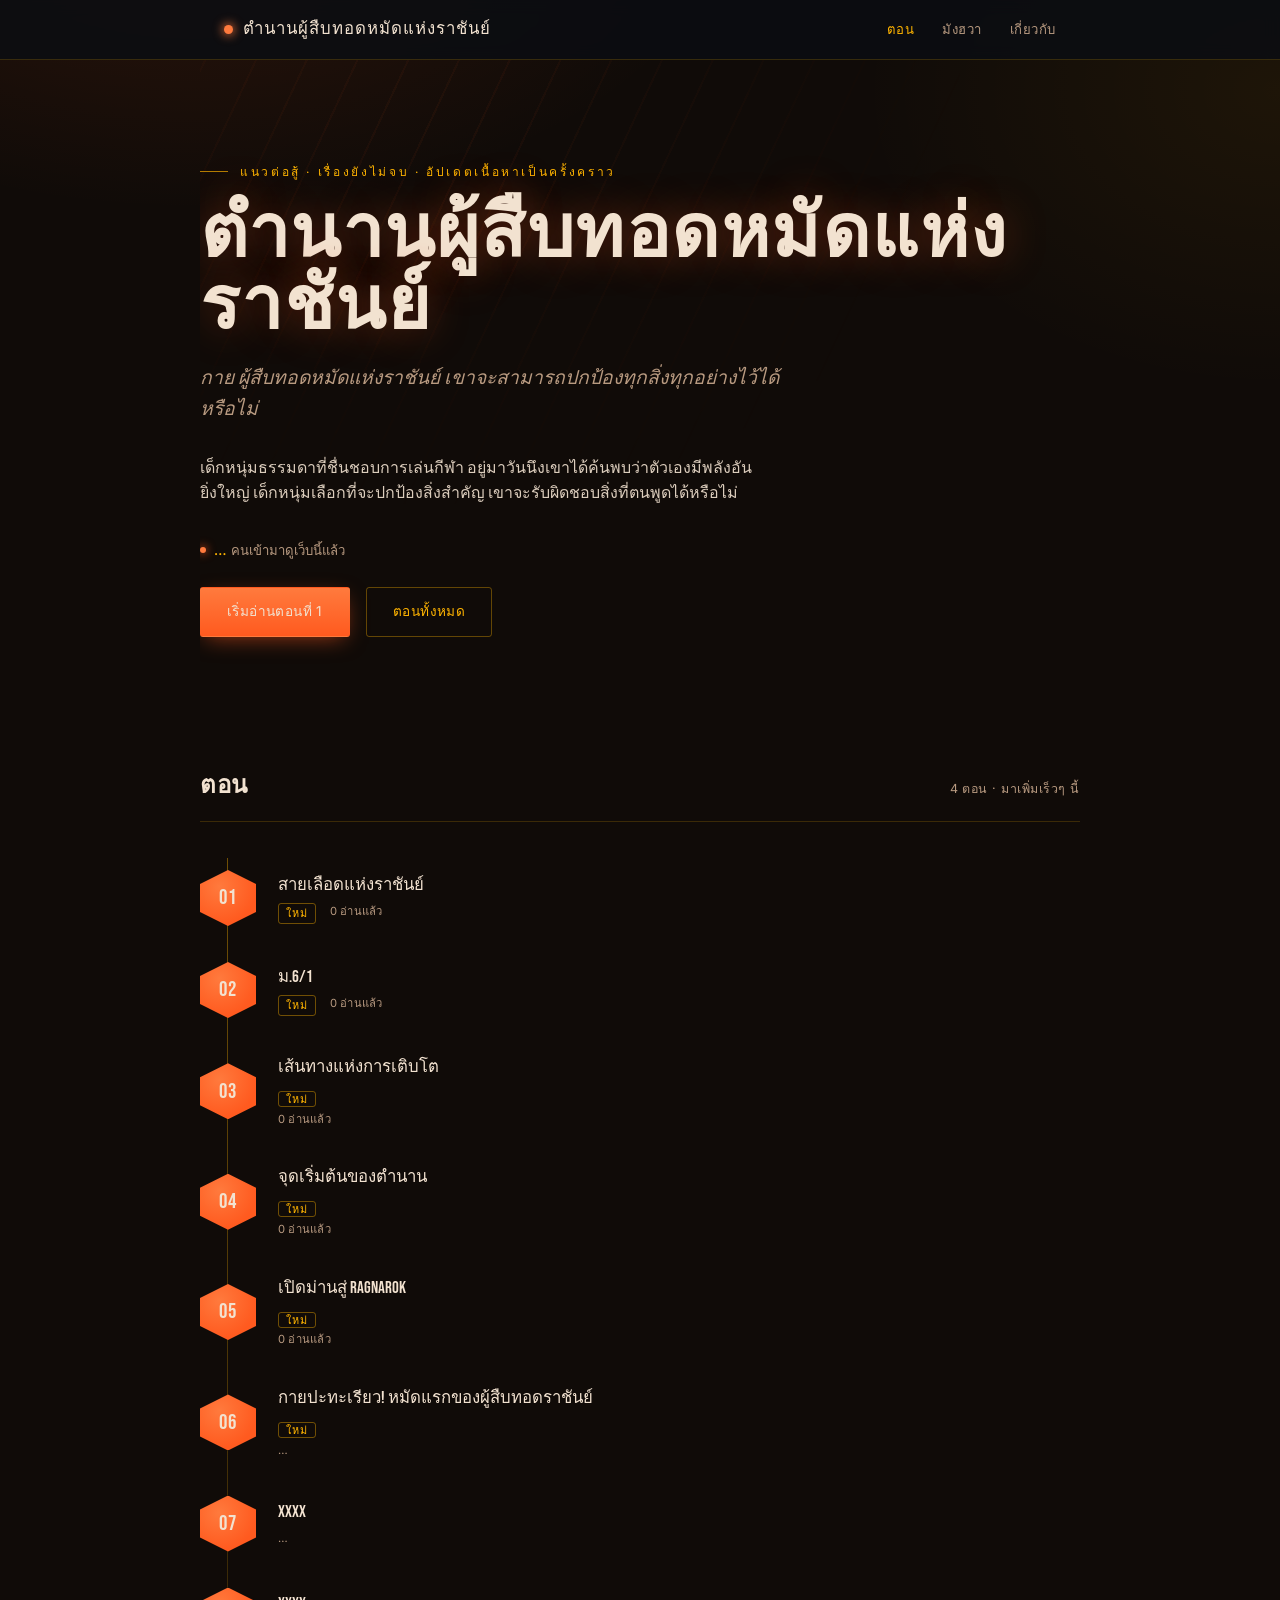
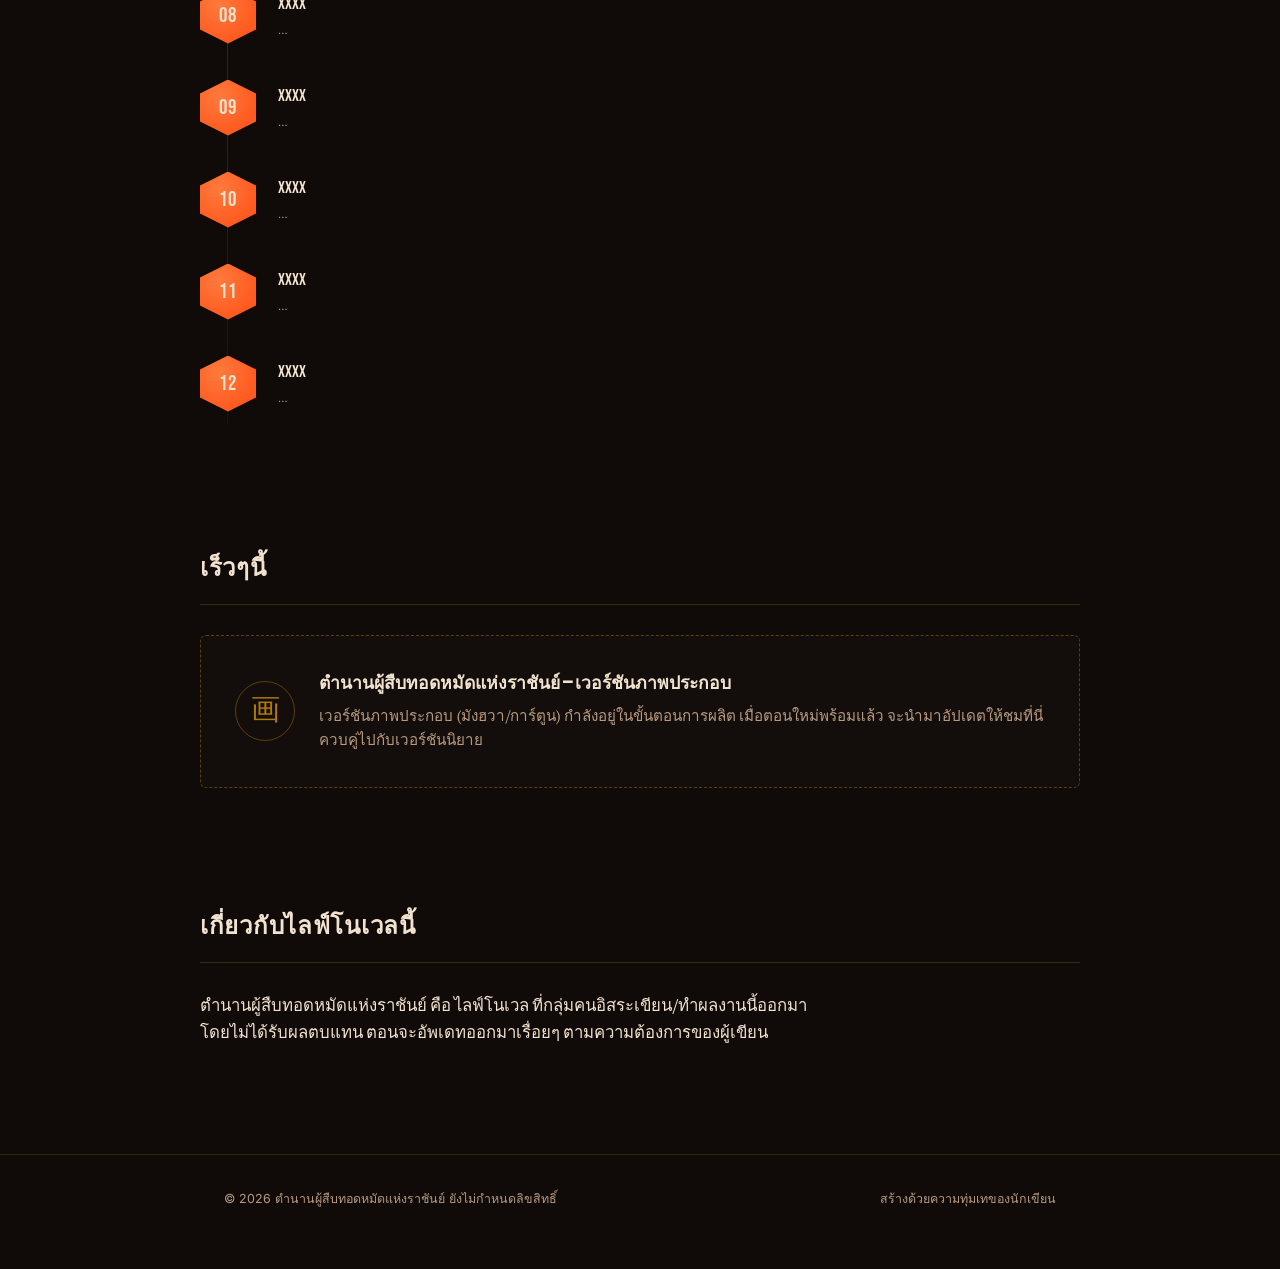
==== index.html @ 2cb419ca "add" ====
<!DOCTYPE html>
<html lang="en">
<head>
<meta charset="UTF-8">
<meta name="viewport" content="width=device-width, initial-scale=1.0">
<title>ตำนานผู้สืบทอดหมัดแห่งราชันย์ — ไลฟ์โนเวล</title>
<meta name="description" content="อ่านตำนานผู้สืบทอดหมัดแห่งราชันย์, an action light novel, free online. New chapters added regularly.">
<link rel="stylesheet" href="css/style.css">
</head>
<body>

<header class="site-header">
  <div class="bar">
    <a class="brand" href="index.html">
      <span class="mark"></span>
      ตำนานผู้สืบทอดหมัดแห่งราชันย์
    </a>
    <nav class="site-nav">
      <a href="#chapters" class="active">ตอน</a>
      <a href="#manhwa">มังฮวา</a>
      <a href="#about">เกี่ยวกับ</a>
    </nav>
  </div>
</header>

<main>
  <section class="hero container">
    <p class="eyebrow">แนวต่อสู้ · เรื่องยังไม่จบ · อัปเดตเนื้อหาเป็นครั้งคราว</p>
    <h1>ตำนานผู้สืบทอดหมัดแห่งราชันย์</h1>
    <p class="tagline">กาย ผู้สืบทอดหมัดแห่งราชันย์ เขาจะสามารถปกป้องทุกสิ่งทุกอย่างไว้ได้หรือไม่</p>
    <p class="synopsis">
      เด็กหนุ่มธรรมดาที่ชื่นชอบการเล่นกีฬา อยู่มาวันนึงเขาได้ค้นพบว่าตัวเองมีพลังอันยิ่งใหญ่
      เด็กหนุ่มเลือกที่จะปกป้องสิ่งสำคัญ เขาจะรับผิดชอบสิ่งที่ตนพูดได้หรือไม่
    </p>
    <div class="site-stats">
      <span class="dot"></span>
      <span><strong id="site-visit-count">…</strong> คนเข้ามาดูเว็บนี้แล้ว</span>
    </div>
    <div class="actions">
      <a class="btn btn-primary" href="chapters/chapter-01.html">เริ่มอ่านตอนที่ 1</a>
      <a class="btn btn-ghost" href="#chapters">ตอนทั้งหมด</a>
    </div>
  </section>

  <section class="section container" id="chapters">
    <div class="section-head">
      <h2>ตอน</h2>
      <span class="count">4 ตอน · มาเพิ่มเร็วๆ นี้</span>
    </div>

    <div class="toc">
      <a class="toc-item" href="chapters/chapter-01.html">
        <span class="toc-seal">01</span>
        <span class="toc-body">
          <p class="toc-title">สายเลือดแห่งราชันย์</p>
          <span class="toc-meta">
            <span class="tag-new">ใหม่</span>
            <span class="read-badge" id="reads-01">…</span>
          </span>
        </span>
        <span class="toc-arrow">อ่าน →</span>
      </a>
      <a class="toc-item" href="chapters/chapter-02.html">
        <span class="toc-seal">02</span>
        <span class="toc-body">
          <p class="toc-title">ม.6/1</p>
          <span class="toc-meta">
            <span class="tag-new">ใหม่</span>
            <span class="read-badge" id="reads-02">…</span>
          </span>
        </span>
        <span class="toc-arrow">อ่าน →</span>
      </a>
      <a class="toc-item" href="chapters/chapter-03.html">
        <span class="toc-seal">03</span>
        <span class="toc-body">
          <p class="toc-title">เส้นทางแห่งการเติบโต</p>
          <span class="tag-new">ใหม่</span>
          <span class="toc-meta">
            <span class="read-badge" id="reads-03">…</span>
          </span>
        </span>
        <span class="toc-arrow">อ่าน →</span>
      </a>
      <a class="toc-item" href="chapters/chapter-04.html">
        <span class="toc-seal">04</span>
        <span class="toc-body">
          <p class="toc-title">จุดเริ่มต้นของตำนาน</p>
          <span class="tag-new">ใหม่</span>
          <span class="toc-meta">
            <span class="read-badge" id="reads-04">…</span>
          </span>
        </span>
        <span class="toc-arrow">อ่าน →</span>
      </a>
      <a class="toc-item" href="chapters/chapter-05.html">
        <span class="toc-seal">05</span>
        <span class="toc-body">
          <p class="toc-title">เปิดม่านสู่ Ragnarok</p>
                    <span class="tag-new">ใหม่</span>
          <span class="toc-meta">
            <span class="read-badge" id="reads-05">…</span>
          </span>
        </span>
        <span class="toc-arrow">อ่าน →</span>
      </a>
      <a class="toc-item" href="chapters/chapter-06.html">
        <span class="toc-seal">06</span>
        <span class="toc-body">
          <p class="toc-title">กายปะทะเรียว! หมัดแรกของผู้สืบทอดราชันย์</p>
          <span class="tag-new">ใหม่</span>
          <span class="toc-meta">
            <span class="read-badge" id="reads-06">…</span>
          </span>
        </span>
        <span class="toc-arrow">อ่าน →</span>
      </a>
      <a class="toc-item" href="chapters/chapter-07.html">
        <span class="toc-seal">07</span>
        <span class="toc-body">
          <p class="toc-title">xxxx</p>
          <span class="toc-meta">
            <span class="read-badge" id="reads-07">…</span>
          </span>
        </span>
        <span class="toc-arrow">อ่าน →</span>
      </a>
      <a class="toc-item" href="chapters/chapter-08.html">
        <span class="toc-seal">08</span>
        <span class="toc-body">
          <p class="toc-title">xxxx</p>
          <span class="toc-meta">
            <span class="read-badge" id="reads-08">…</span>
          </span>
        </span>
        <span class="toc-arrow">อ่าน →</span>
      </a>
      <a class="toc-item" href="chapters/chapter-09.html">
        <span class="toc-seal">09</span>
        <span class="toc-body">
          <p class="toc-title">xxxx</p>
          <span class="toc-meta">
            <span class="read-badge" id="reads-09">…</span>
          </span>
        </span>
        <span class="toc-arrow">อ่าน →</span>
      </a>
      <a class="toc-item" href="chapters/chapter-10.html">
        <span class="toc-seal">10</span>
        <span class="toc-body">
          <p class="toc-title">xxxx</p>
          <span class="toc-meta">
            <span class="read-badge" id="reads-10">…</span>
          </span>
        </span>
        <span class="toc-arrow">อ่าน →</span>
      </a>
      <a class="toc-item" href="chapters/chapter-11.html">
        <span class="toc-seal">11</span>
        <span class="toc-body">
          <p class="toc-title">xxxx</p>
          <span class="toc-meta">
            <span class="read-badge" id="reads-11">…</span>
          </span>
        </span>
        <span class="toc-arrow">อ่าน →</span>
      </a>
      <a class="toc-item" href="chapters/chapter-12.html">
        <span class="toc-seal">12</span>
        <span class="toc-body">
          <p class="toc-title">xxxx</p>
          <span class="toc-meta">
            <span class="read-badge" id="reads-12">…</span>
          </span>
        </span>
        <span class="toc-arrow">อ่าน →</span>
      </a>
    </div>
  </section>

  <section class="section container" id="manhwa">
    <div class="section-head">
      <h2>เร็วๆนี้</h2>
    </div>
    <div class="teaser">
      <div class="icon">画</div>
      <div>
        <h3>ตำนานผู้สืบทอดหมัดแห่งราชันย์ — เวอร์ชันภาพประกอบ</h3>
        <p>เวอร์ชันภาพประกอบ (มังฮวา/การ์ตูน) กำลังอยู่ในขั้นตอนการผลิต เมื่อตอนใหม่พร้อมแล้ว จะนำมาอัปเดตให้ชมที่นี่ควบคู่ไปกับเวอร์ชันนิยาย</p>
      </div>
    </div>
  </section>

  <section class="section container" id="about">
    <div class="section-head">
      <h2>เกี่ยวกับไลฟ์โนเวลนี้</h2>
    </div>
    <p class="chapter-text" style="max-width: 68ch; font-size: 1.05rem;">
      ตำนานผู้สืบทอดหมัดแห่งราชันย์ คือ ไลฟ์โนเวล ที่กลุ่มคนอิสระเขียน/ทำผลงานนี้ออกมา
      โดยไม่ได้รับผลตบแทน
      ตอนจะอัพเดทออกมาเรื่อยๆ ตามความต้องการของผู้เขียน
    </p>
  </section>
</main>

<footer class="site-footer">
  <div class="container">
    <p>© 2026 ตำนานผู้สืบทอดหมัดแห่งราชันย์ ยังไม่กำหนดลิขสิทธิ์</p>
    <p>สร้างด้วยความทุ่มเทของนักเขียน</p>
  </div>
</footer>

<script src="js/counter.js"></script>
<script>
  // Count this browser's visit once, and show the running total.
  siteCounter.hitOncePerBrowser('site-visits').then(function (value) {
    var el = document.getElementById('site-visit-count');
    if (el && value !== null) el.textContent = value.toLocaleString();
  });

  // Show how many times each chapter has been opened (without adding to the count —
  // the count only goes up when someone actually opens that chapter's page).
  ['01', '02', '03', '04', '05'].forEach(function (num) {
    siteCounter.get('chapter-' + num).then(function (value) {
      var el = document.getElementById('reads-' + num);
      if (el) el.textContent = (value || 0).toLocaleString() + ' อ่านแล้ว';
    });
  });
</script>

</body>
</html>
---- css/style.css ----
/* =========================================================
   TOKENS  —  "Impact" theme: fighting / martial arts, orange energy
   Palette:  void #100b08 (page) · ink #1c130d (surface)
             ink-light #2a1c12 (hover surface) · parchment #f2e2d0 (text)
             parchment-dim #b89a80 (muted text) · blood #ff5a1f (primary/ember accent)
             gold #ffb400 (amber accent / impact burst)
   Type:     Display -> 'Bebas Neue' (bold, condensed, impact)
             Body -> 'Crimson Pro'   Utility -> 'Inter'
========================================================= */

@import url('https://fonts.googleapis.com/css2?family=Bebas+Neue&family=Crimson+Pro:ital,wght@0,400;0,500;0,600;1,400&family=Inter:wght@400;500;600;700&display=swap');

:root {
  --void: #100b08;
  --ink: #1c130d;
  --ink-light: #2a1c12;
  --parchment: #f2e2d0;
  --parchment-dim: #b89a80;
  --blood: #ff5a1f;
  --blood-bright: #ff7a3d;
  --gold: #ffb400;
  --gold-dim: #b37c00;

  --font-display: 'Bebas Neue', 'Inter', sans-serif;
  --font-body: 'Crimson Pro', serif;
  --font-ui: 'Inter', sans-serif;

  --radius: 3px;
}

* { box-sizing: border-box; }

html { scroll-behavior: smooth; }

body {
  margin: 0;
  background: var(--void);
  color: var(--parchment);
  font-family: var(--font-body);
  line-height: 1.6;
  overflow-x: hidden;
  background-image:
    radial-gradient(ellipse 900px 500px at 15% -10%, rgba(255, 90, 31, 0.12), transparent 60%),
    radial-gradient(ellipse 700px 500px at 100% 10%, rgba(255, 180, 0, 0.06), transparent 60%);
  background-attachment: fixed;
}

p, h1, h2, h3, .toc-title, .brand, .tagline, .synopsis {
  overflow-wrap: break-word;
  word-break: break-word;
}

a { color: inherit; text-decoration: none; }

@media (prefers-reduced-motion: reduce) {
  html { scroll-behavior: auto; }
  * { animation-duration: 0.001ms !important; transition-duration: 0.001ms !important; }
}

:focus-visible {
  outline: 2px solid var(--gold);
  outline-offset: 3px;
}

/* =========================================================
   LAYOUT SHELL
========================================================= */

.container {
  max-width: 880px;
  margin: 0 auto;
  padding: 0 24px;
}

header.site-header {
  position: sticky;
  top: 0;
  z-index: 20;
  background: rgba(11, 13, 18, 0.85);
  backdrop-filter: blur(8px);
  border-bottom: 1px solid rgba(255, 180, 0, 0.18);
}

.site-header .bar {
  display: flex;
  align-items: center;
  justify-content: space-between;
  padding: 16px 24px;
  max-width: 880px;
  margin: 0 auto;
}

.brand {
  font-family: var(--font-display);
  font-size: 1.05rem;
  letter-spacing: 0.06em;
  color: var(--parchment);
  display: flex;
  align-items: center;
  gap: 10px;
}

.brand .mark {
  width: 9px;
  height: 9px;
  border-radius: 50%;
  background: var(--blood-bright);
  box-shadow: 0 0 10px 2px rgba(255, 122, 61, 0.7);
}

nav.site-nav {
  display: flex;
  gap: 28px;
  font-family: var(--font-ui);
  font-size: 0.82rem;
  letter-spacing: 0.04em;
  text-transform: uppercase;
  color: var(--parchment-dim);
}

nav.site-nav a { transition: color 0.2s ease; }
nav.site-nav a:hover, nav.site-nav a.active { color: var(--gold); }

/* =========================================================
   HERO
========================================================= */

.hero {
  padding: 90px 0 70px;
  position: relative;
  overflow: hidden;
}

.hero::before {
  content: '';
  position: absolute;
  inset: -20% -10%;
  z-index: -1;
  background-image: repeating-linear-gradient(
    115deg,
    rgba(255, 90, 31, 0.05) 0px,
    rgba(255, 90, 31, 0.05) 2px,
    transparent 2px,
    transparent 46px
  );
  mask-image: radial-gradient(ellipse 70% 60% at 30% 20%, black, transparent 75%);
  pointer-events: none;
}

.hero .eyebrow {
  font-family: var(--font-ui);
  font-size: 0.75rem;
  letter-spacing: 0.22em;
  text-transform: uppercase;
  color: var(--gold);
  margin-bottom: 18px;
  display: flex;
  align-items: center;
  gap: 12px;
}

.hero .eyebrow::before {
  content: '';
  width: 28px;
  height: 1px;
  background: var(--gold-dim);
}

.hero h1 {
  font-family: var(--font-display);
  font-size: clamp(3rem, 8vw, 4.6rem);
  letter-spacing: 0.02em;
  line-height: 0.98;
  margin: 0 0 20px;
  color: var(--parchment);
  text-shadow: 0 0 40px rgba(255, 90, 31, 0.35);
}

.hero .tagline {
  font-family: var(--font-body);
  font-style: italic;
  font-size: 1.2rem;
  color: var(--parchment-dim);
  max-width: 55ch;
  margin: 0 0 30px;
}

.hero .synopsis {
  max-width: 62ch;
  color: var(--parchment);
  opacity: 0.9;
  margin-bottom: 34px;
}

.hero .actions { display: flex; gap: 16px; flex-wrap: wrap; }

.btn {
  font-family: var(--font-ui);
  font-size: 0.85rem;
  letter-spacing: 0.03em;
  padding: 13px 26px;
  border-radius: var(--radius);
  display: inline-flex;
  align-items: center;
  gap: 8px;
  transition: transform 0.15s ease, box-shadow 0.15s ease, background 0.15s ease;
  cursor: pointer;
  border: 1px solid transparent;
}

.btn-primary {
  background: linear-gradient(180deg, var(--blood-bright), var(--blood));
  color: var(--parchment);
  box-shadow: 0 6px 22px -6px rgba(255, 90, 31, 0.6);
}
.btn-primary:hover { transform: translateY(-1px); box-shadow: 0 10px 26px -6px rgba(255, 90, 31, 0.75); }

.btn-ghost {
  background: transparent;
  border-color: rgba(255, 180, 0, 0.35);
  color: var(--gold);
}
.btn-ghost:hover { background: rgba(255, 180, 0, 0.08); }

/* =========================================================
   SECTION HEADINGS
========================================================= */

.section { padding: 60px 0; }

.section-head {
  display: flex;
  align-items: baseline;
  justify-content: space-between;
  margin-bottom: 30px;
  border-bottom: 1px solid rgba(255, 180, 0, 0.18);
  padding-bottom: 16px;
}

.section-head h2 {
  font-family: var(--font-display);
  font-size: 1.5rem;
  letter-spacing: 0.03em;
  margin: 0;
  color: var(--parchment);
}

.section-head .count {
  font-family: var(--font-ui);
  font-size: 0.78rem;
  color: var(--parchment-dim);
  letter-spacing: 0.04em;
}

/* =========================================================
   TABLE OF CONTENTS  (signature element)
   Styled like an old tome's index: wax-seal chapter numerals,
   a hairline spine on the left, ember dot marks unread progress.
========================================================= */

.toc { position: relative; }

.toc::before {
  content: '';
  position: absolute;
  left: 27px;
  top: 6px;
  bottom: 6px;
  width: 1px;
  background: linear-gradient(180deg, rgba(255, 180, 0, 0.4), rgba(255, 180, 0, 0.05));
}

.toc-item {
  position: relative;
  display: flex;
  align-items: center;
  gap: 22px;
  padding: 18px 16px 18px 0;
  border-radius: var(--radius);
  transition: background 0.2s ease, padding-left 0.2s ease;
}

.toc-item:hover { background: rgba(255, 180, 0, 0.05); padding-left: 8px; }

.toc-seal {
  position: relative;
  z-index: 1;
  flex-shrink: 0;
  width: 56px;
  height: 56px;
  clip-path: polygon(50% 0%, 100% 25%, 100% 75%, 50% 100%, 0% 75%, 0% 25%);
  display: flex;
  align-items: center;
  justify-content: center;
  background: radial-gradient(circle at 35% 30%, var(--blood-bright), var(--blood) 70%);
  font-family: var(--font-display);
  letter-spacing: 0.04em;
  font-size: 1.3rem;
  color: var(--parchment);
  box-shadow: 0 0 0 4px var(--void), 0 0 16px -2px rgba(255, 90, 31, 0.6);
  transition: box-shadow 0.2s ease, transform 0.2s ease;
}

.toc-item:hover .toc-seal {
  box-shadow: 0 0 0 4px var(--void), 0 0 22px 0px rgba(255, 122, 61, 0.85);
  transform: scale(1.05);
}

.toc-body { flex: 1; min-width: 0; }

.toc-title {
  font-family: var(--font-display);
  font-size: 1.05rem;
  color: var(--parchment);
  margin: 0 0 4px;
}

.toc-meta {
  font-family: var(--font-ui);
  font-size: 0.75rem;
  color: var(--parchment-dim);
  letter-spacing: 0.03em;
  display: flex;
  gap: 14px;
}

.tag-new {
  color: var(--gold);
  border: 1px solid rgba(255, 180, 0, 0.4);
  border-radius: var(--radius);
  padding: 1px 7px;
  font-size: 0.68rem;
  letter-spacing: 0.08em;
}

.toc-arrow {
  font-family: var(--font-ui);
  color: var(--parchment-dim);
  opacity: 0;
  transition: opacity 0.2s ease, transform 0.2s ease;
}
.toc-item:hover .toc-arrow { opacity: 1; transform: translateX(2px); }

/* =========================================================
   MANHWA TEASER
========================================================= */

.teaser {
  border: 1px dashed rgba(255, 180, 0, 0.3);
  border-radius: 6px;
  padding: 34px;
  display: flex;
  align-items: center;
  gap: 24px;
  background: rgba(255, 255, 255, 0.015);
}

.teaser .icon {
  font-family: var(--font-display);
  font-size: 1.8rem;
  color: var(--gold-dim);
  width: 60px;
  height: 60px;
  border-radius: 50%;
  border: 1px solid rgba(255, 180, 0, 0.3);
  display: flex;
  align-items: center;
  justify-content: center;
  flex-shrink: 0;
}

.teaser h3 {
  font-family: var(--font-display);
  margin: 0 0 6px;
  font-size: 1.1rem;
  color: var(--parchment);
}

.teaser p { margin: 0; color: var(--parchment-dim); font-size: 0.95rem; }

/* =========================================================
   FOOTER
========================================================= */

footer.site-footer {
  border-top: 1px solid rgba(255, 180, 0, 0.15);
  padding: 34px 0 60px;
  margin-top: 30px;
}

footer.site-footer .container {
  display: flex;
  justify-content: space-between;
  align-items: center;
  flex-wrap: wrap;
  gap: 12px;
}

footer.site-footer p {
  font-family: var(--font-ui);
  font-size: 0.78rem;
  color: var(--parchment-dim);
  margin: 0;
}

/* =========================================================
   CHAPTER READER PAGE
========================================================= */

.reader-progress {
  position: fixed;
  top: 0;
  left: 0;
  height: 2px;
  background: linear-gradient(90deg, var(--blood), var(--gold));
  width: 0%;
  z-index: 50;
  transition: width 0.1s linear;
}

.reader-head {
  padding: 70px 0 20px;
  border-bottom: 1px solid rgba(255, 180, 0, 0.15);
  margin-bottom: 46px;
}

.reader-head .eyebrow {
  font-family: var(--font-ui);
  font-size: 0.75rem;
  letter-spacing: 0.18em;
  text-transform: uppercase;
  color: var(--gold);
  margin-bottom: 14px;
}

.reader-head h1 {
  font-family: var(--font-display);
  font-size: clamp(1.8rem, 4vw, 2.5rem);
  margin: 0 0 30px;
  color: var(--parchment);
}

.chapter-text {
  font-family: var(--font-body);
  font-size: 1.18rem;
  color: var(--parchment);
  max-width: 68ch;
}

.chapter-text p { margin: 0 0 1.4em; }

.chapter-text p:first-of-type::first-letter {
  font-family: var(--font-display);
  font-size: 2.2rem;   /* <-- change this number to make the letter bigger/smaller */
  color: var(--gold);
  line-height: 1;
}

/* =========================================================
   CHAPTER IMAGES  (cover banner + inline images)
========================================================= */

.chapter-cover {
  width: 100%;
  max-height: 420px;
  object-fit: cover;
  border-radius: 6px;
  margin: 0 0 34px;
  border: 1px solid rgba(255, 180, 0, 0.18);
  box-shadow: 0 20px 50px -20px rgba(0, 0, 0, 0.6);
}

.chapter-image {
  display: block;
  width: 100%;
  border-radius: 4px;
  margin: 2em 0;
  border: 1px solid rgba(255, 180, 0, 0.15);
  box-shadow: 0 14px 34px -16px rgba(0, 0, 0, 0.55);
}

.chapter-image-caption {
  display: block;
  text-align: center;
  font-family: var(--font-ui);
  font-size: 0.78rem;
  color: var(--parchment-dim);
  margin-top: -1.6em;
  margin-bottom: 2em;
}

/* =========================================================
   VISIT / READ COUNTERS
========================================================= */

.site-stats {
  display: flex;
  align-items: center;
  gap: 8px;
  font-family: var(--font-ui);
  font-size: 0.82rem;
  color: var(--parchment-dim);
  margin-bottom: 26px;
}

.site-stats .dot {
  width: 6px;
  height: 6px;
  border-radius: 50%;
  background: var(--blood-bright);
  box-shadow: 0 0 8px 1px rgba(255, 90, 31, 0.7);
}

.site-stats strong {
  color: var(--gold);
  font-weight: 600;
}

.read-badge {
  font-family: var(--font-ui);
  font-size: 0.7rem;
  color: var(--parchment-dim);
  letter-spacing: 0.02em;
}

.reader-head .read-badge {
  display: inline-block;
  margin-top: 10px;
}

.chapter-text .placeholder-note {
  font-family: var(--font-ui);
  font-size: 0.85rem;
  color: var(--parchment-dim);
  border-left: 2px solid var(--blood);
  padding: 10px 18px;
  background: rgba(255, 90, 31, 0.08);
  margin-bottom: 2em;
}

.reader-nav {
  display: flex;
  justify-content: space-between;
  align-items: center;
  gap: 16px;
  margin: 60px 0 20px;
  padding-top: 30px;
  border-top: 1px solid rgba(255, 180, 0, 0.15);
  font-family: var(--font-ui);
}

.reader-nav a {
  font-size: 0.85rem;
  letter-spacing: 0.03em;
  color: var(--gold);
  display: flex;
  align-items: center;
  gap: 8px;
}
.reader-nav a:hover { color: var(--parchment); }
.reader-nav .disabled { color: var(--parchment-dim); pointer-events: none; opacity: 0.4; }

.reader-nav .to-index {
  font-size: 0.78rem;
  color: var(--parchment-dim);
  text-transform: uppercase;
  letter-spacing: 0.06em;
}

/* =========================================================
   RESPONSIVE
========================================================= */

@media (max-width: 640px) {
  .site-header .bar { padding: 14px 20px; }
  nav.site-nav { gap: 16px; font-size: 0.72rem; }
  .hero { padding: 60px 0 40px; }
  .toc-item { gap: 14px; }
  .toc-seal { width: 44px; height: 44px; font-size: 0.9rem; }
  .teaser { flex-direction: column; text-align: center; }
}
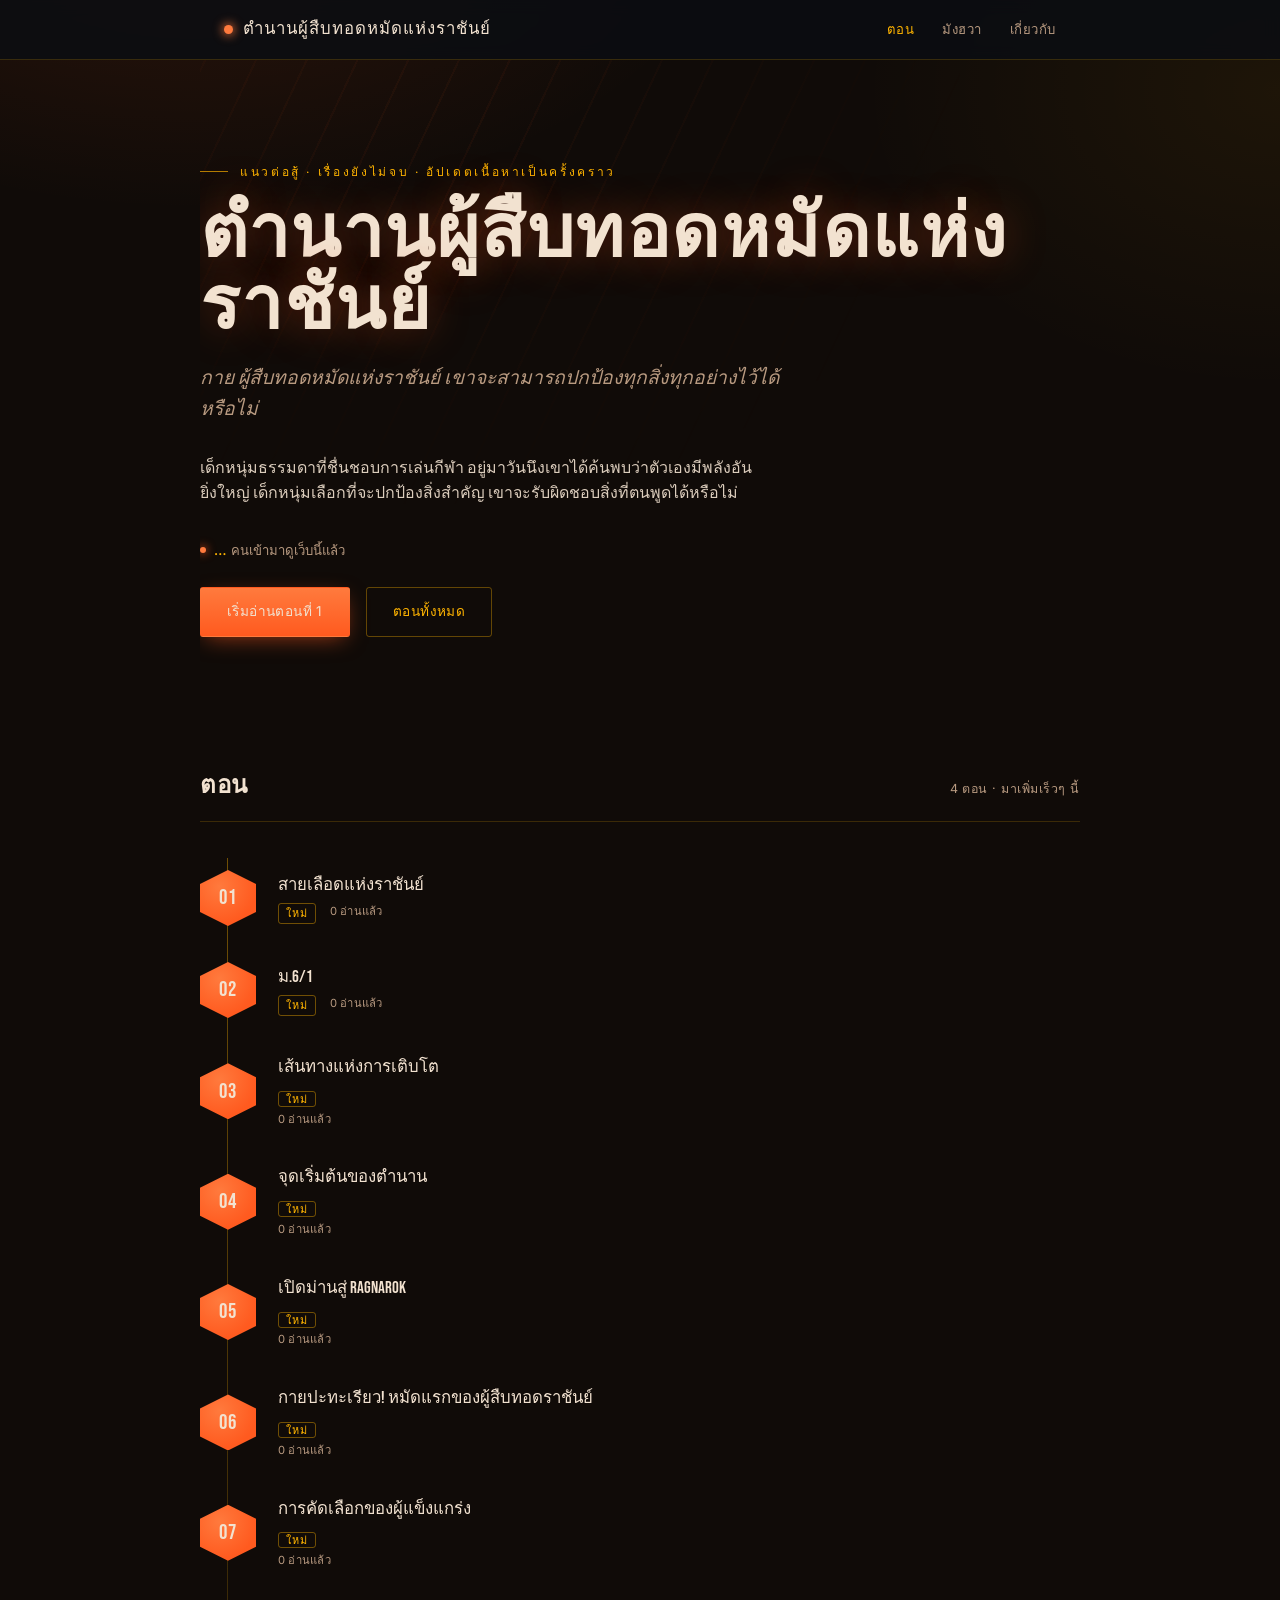
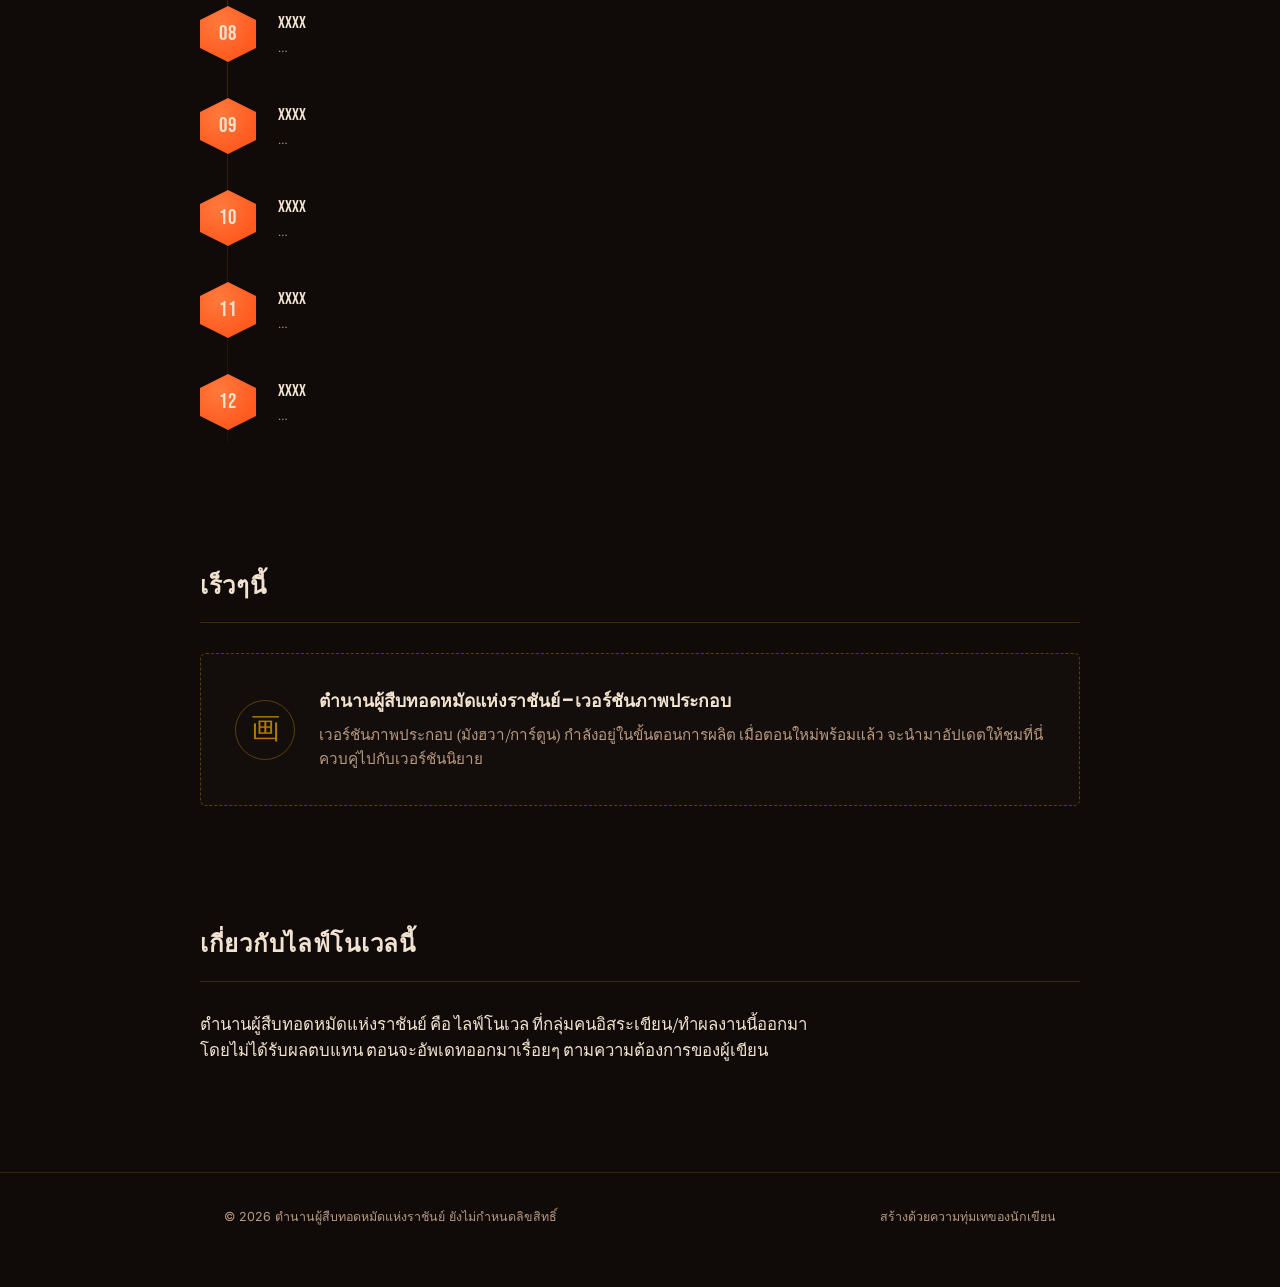
==== commit 4cb4e839: "chapter 7 complete" ====
--- a/index.html
+++ b/index.html
@@ -118,7 +118,8 @@
       <a class="toc-item" href="chapters/chapter-07.html">
         <span class="toc-seal">07</span>
         <span class="toc-body">
-          <p class="toc-title">xxxx</p>
+          <p class="toc-title">การคัดเลือกของผู้แข็งแกร่ง</p>
+          <span class="tag-new">ใหม่</span>
           <span class="toc-meta">
             <span class="read-badge" id="reads-07">…</span>
           </span>
@@ -220,7 +221,7 @@
 
   // Show how many times each chapter has been opened (without adding to the count —
   // the count only goes up when someone actually opens that chapter's page).
-  ['01', '02', '03', '04', '05'].forEach(function (num) {
+  ['01', '02', '03', '04', '05', '06', '07'].forEach(function (num) {
     siteCounter.get('chapter-' + num).then(function (value) {
       var el = document.getElementById('reads-' + num);
       if (el) el.textContent = (value || 0).toLocaleString() + ' อ่านแล้ว';
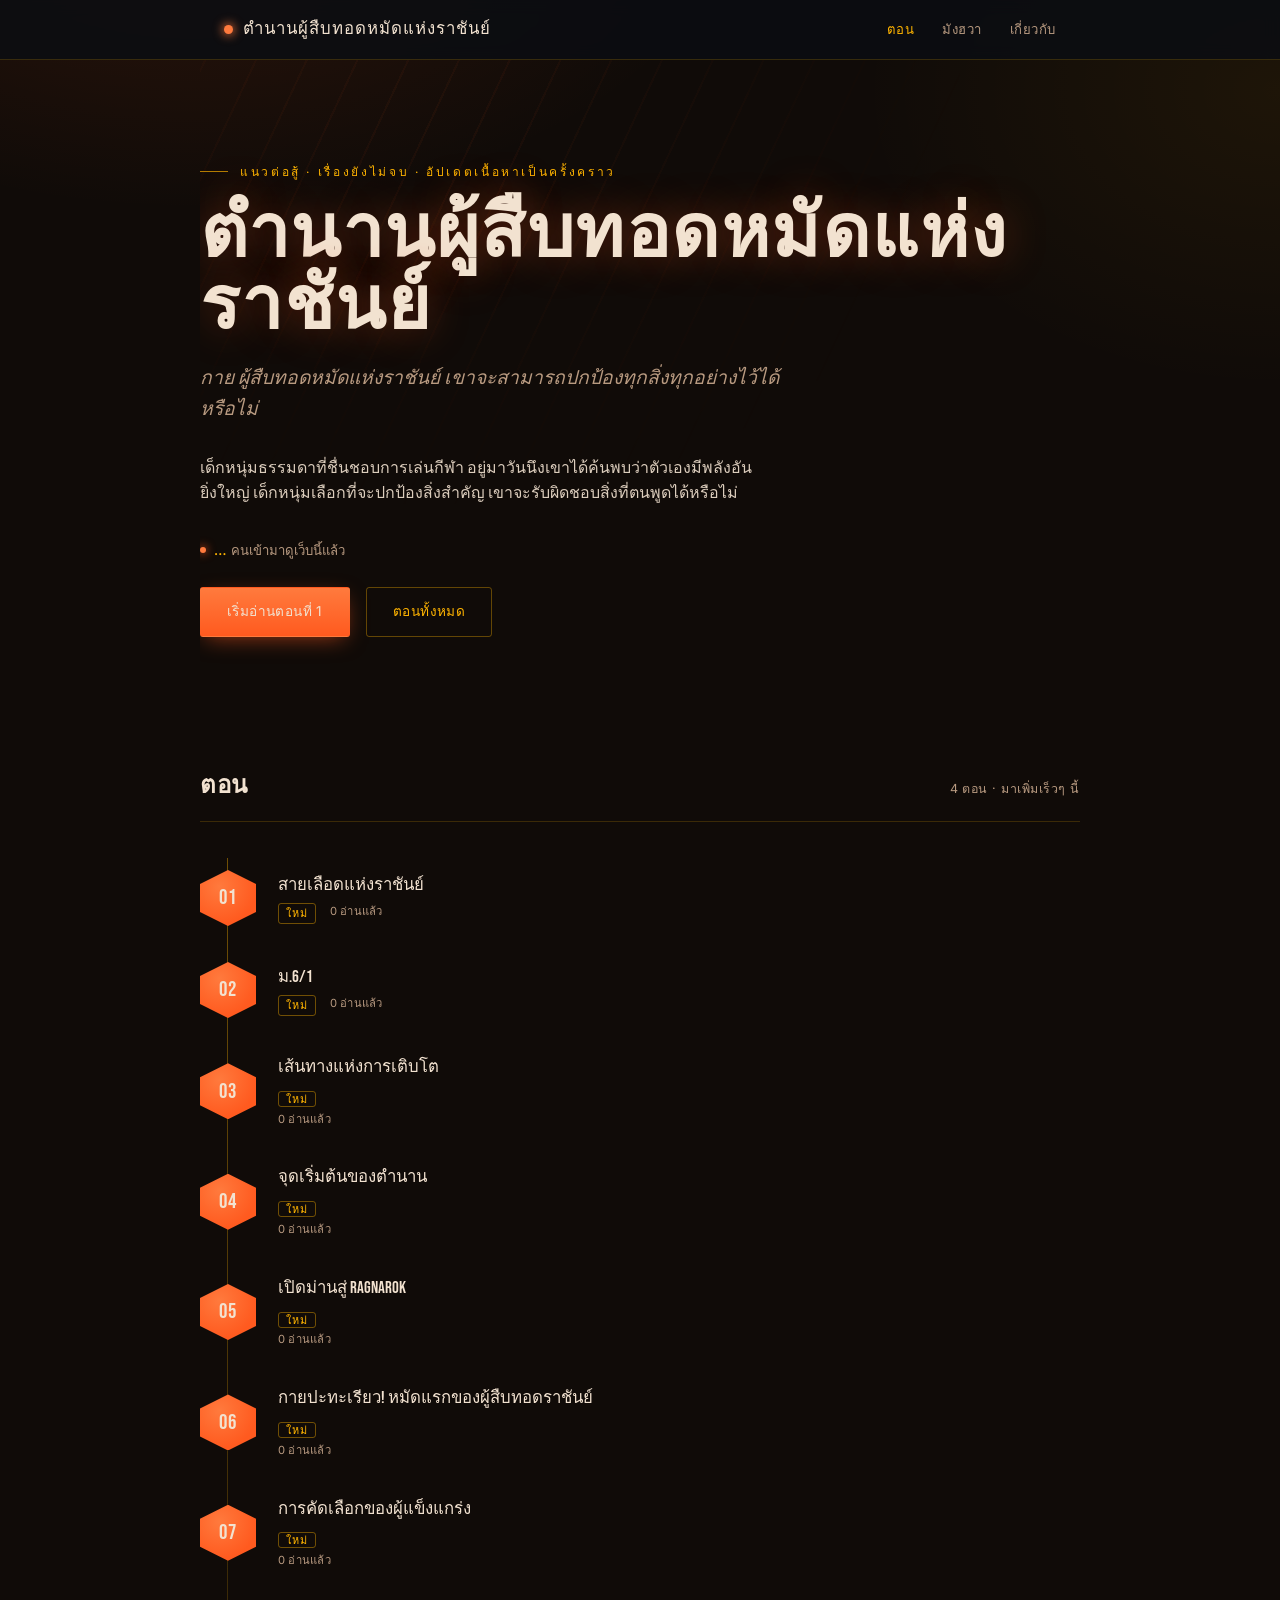
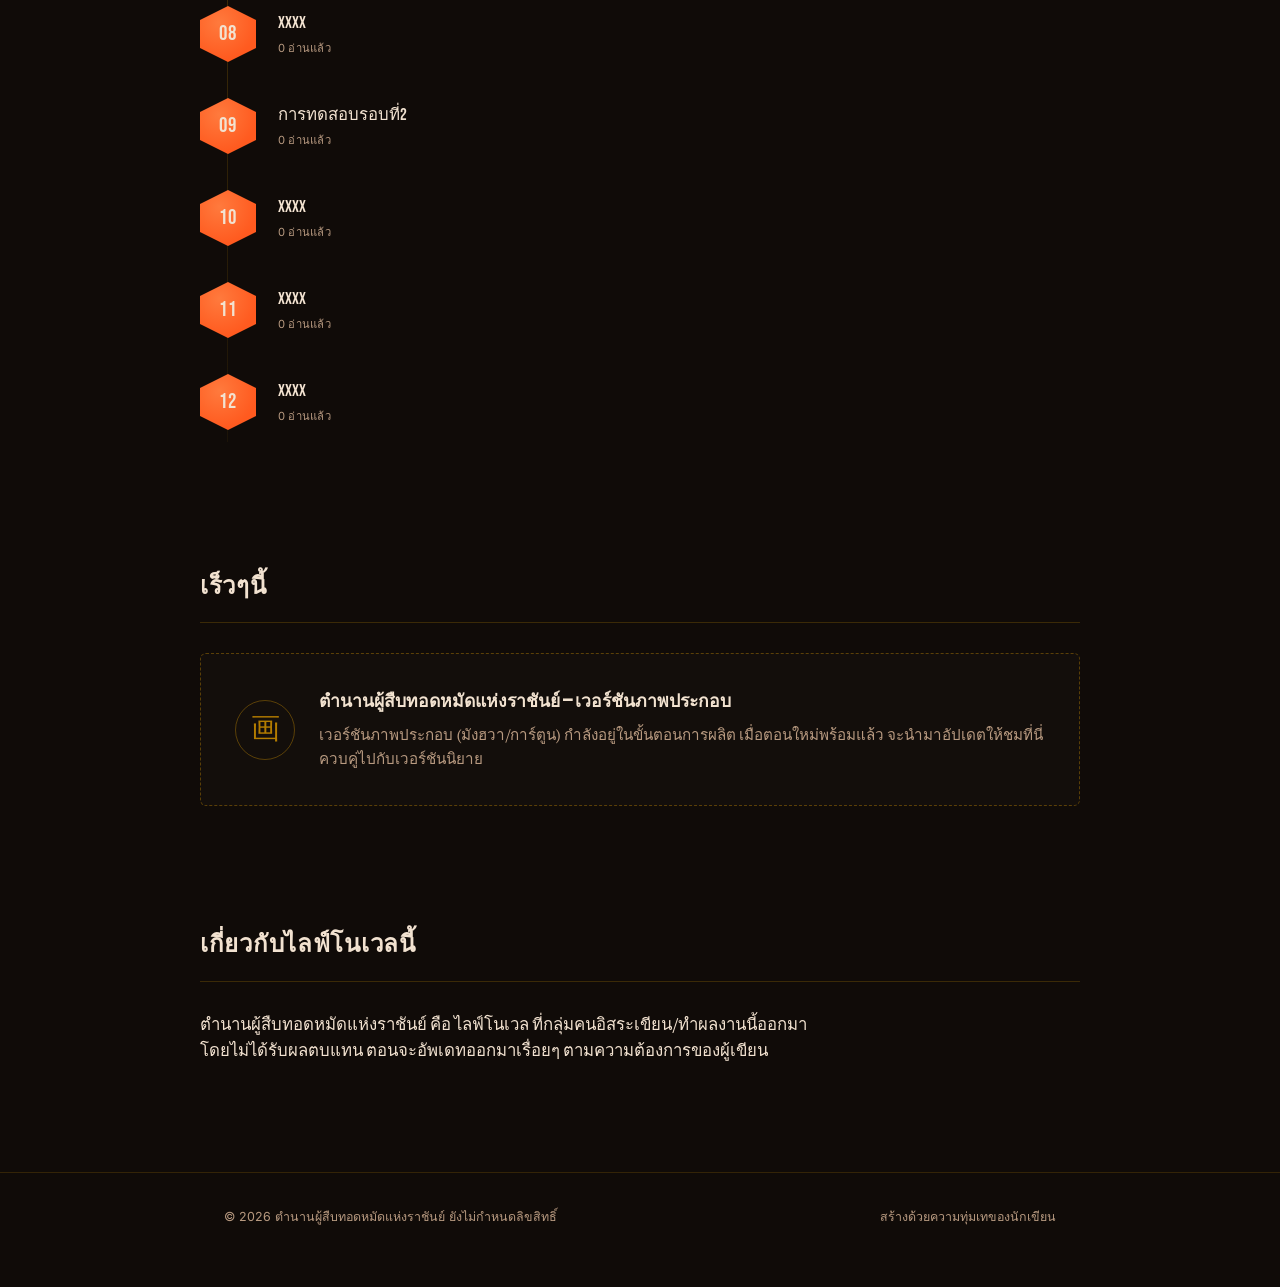
==== commit a86e4cef: "add" ====
--- a/index.html
+++ b/index.html
@@ -139,7 +139,7 @@
       <a class="toc-item" href="chapters/chapter-09.html">
         <span class="toc-seal">09</span>
         <span class="toc-body">
-          <p class="toc-title">xxxx</p>
+          <p class="toc-title">การทดสอบรอบที่2</p>
           <span class="toc-meta">
             <span class="read-badge" id="reads-09">…</span>
           </span>
@@ -221,7 +221,7 @@
 
   // Show how many times each chapter has been opened (without adding to the count —
   // the count only goes up when someone actually opens that chapter's page).
-  ['01', '02', '03', '04', '05', '06', '07'].forEach(function (num) {
+  ['01', '02', '03', '04', '05', '06', '07', '08', '09', '10', '11', '12'].forEach(function (num) {
     siteCounter.get('chapter-' + num).then(function (value) {
       var el = document.getElementById('reads-' + num);
       if (el) el.textContent = (value || 0).toLocaleString() + ' อ่านแล้ว';
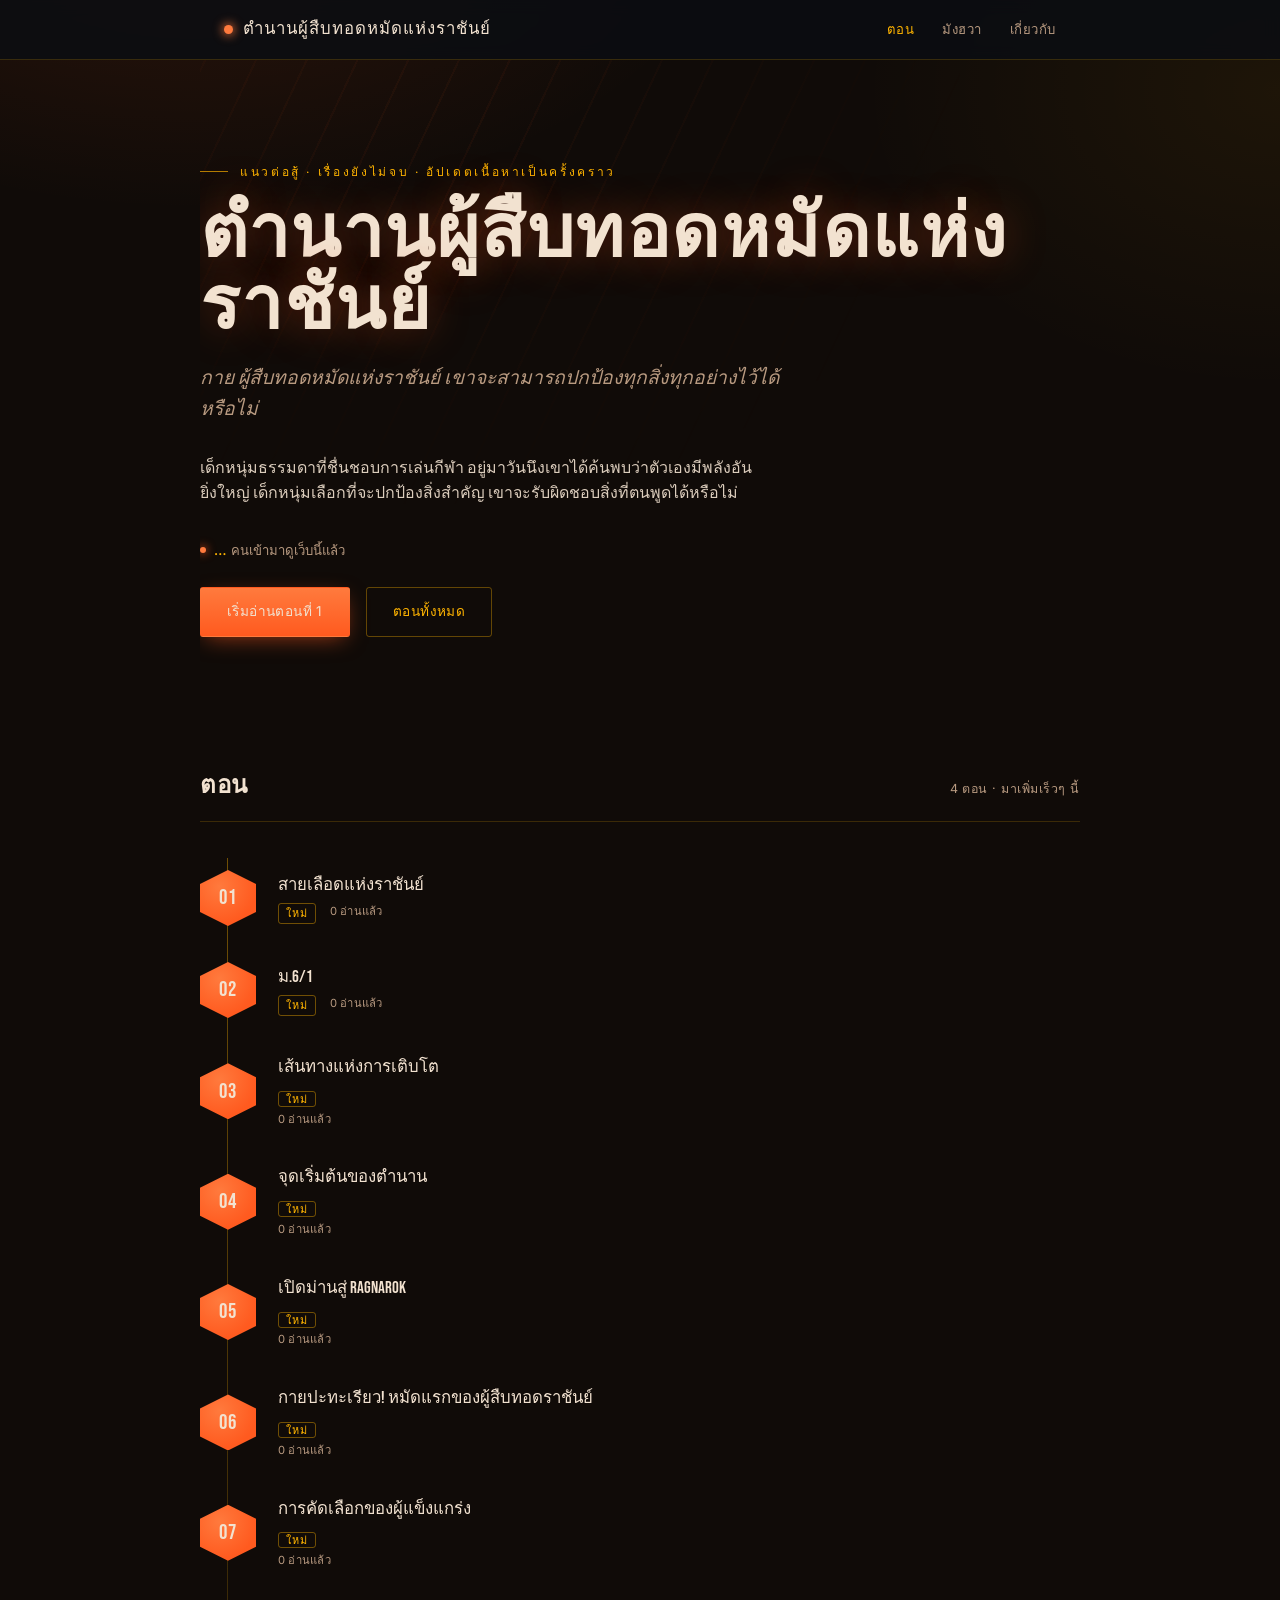
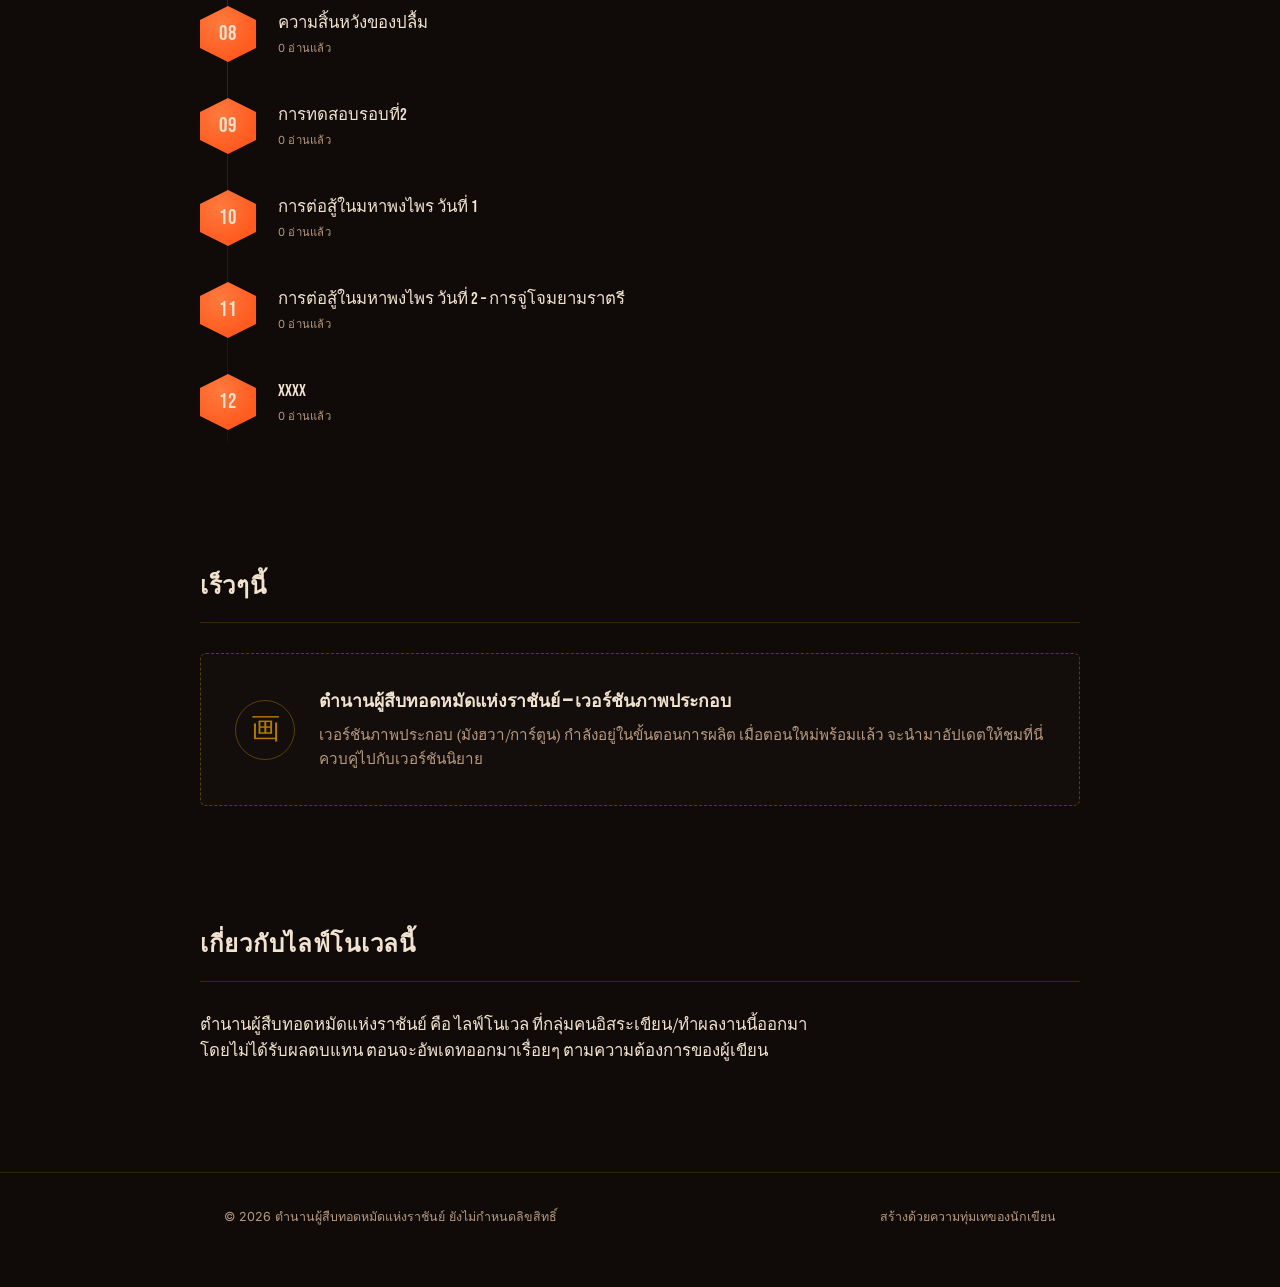
==== commit 3ab268cb: "add template" ====
--- a/index.html
+++ b/index.html
@@ -129,7 +129,7 @@
       <a class="toc-item" href="chapters/chapter-08.html">
         <span class="toc-seal">08</span>
         <span class="toc-body">
-          <p class="toc-title">xxxx</p>
+          <p class="toc-title">ความสิ้นหวังของปลื้ม</p>
           <span class="toc-meta">
             <span class="read-badge" id="reads-08">…</span>
           </span>
@@ -149,7 +149,7 @@
       <a class="toc-item" href="chapters/chapter-10.html">
         <span class="toc-seal">10</span>
         <span class="toc-body">
-          <p class="toc-title">xxxx</p>
+          <p class="toc-title">การต่อสู้ในมหาพงไพร วันที่ 1</p>
           <span class="toc-meta">
             <span class="read-badge" id="reads-10">…</span>
           </span>
@@ -159,7 +159,8 @@
       <a class="toc-item" href="chapters/chapter-11.html">
         <span class="toc-seal">11</span>
         <span class="toc-body">
-          <p class="toc-title">xxxx</p>
+          <p class="toc-title">การต่อสู้ในมหาพงไพร วันที่ 2 – การจู่โจมยามราตรี
+</p>
           <span class="toc-meta">
             <span class="read-badge" id="reads-11">…</span>
           </span>
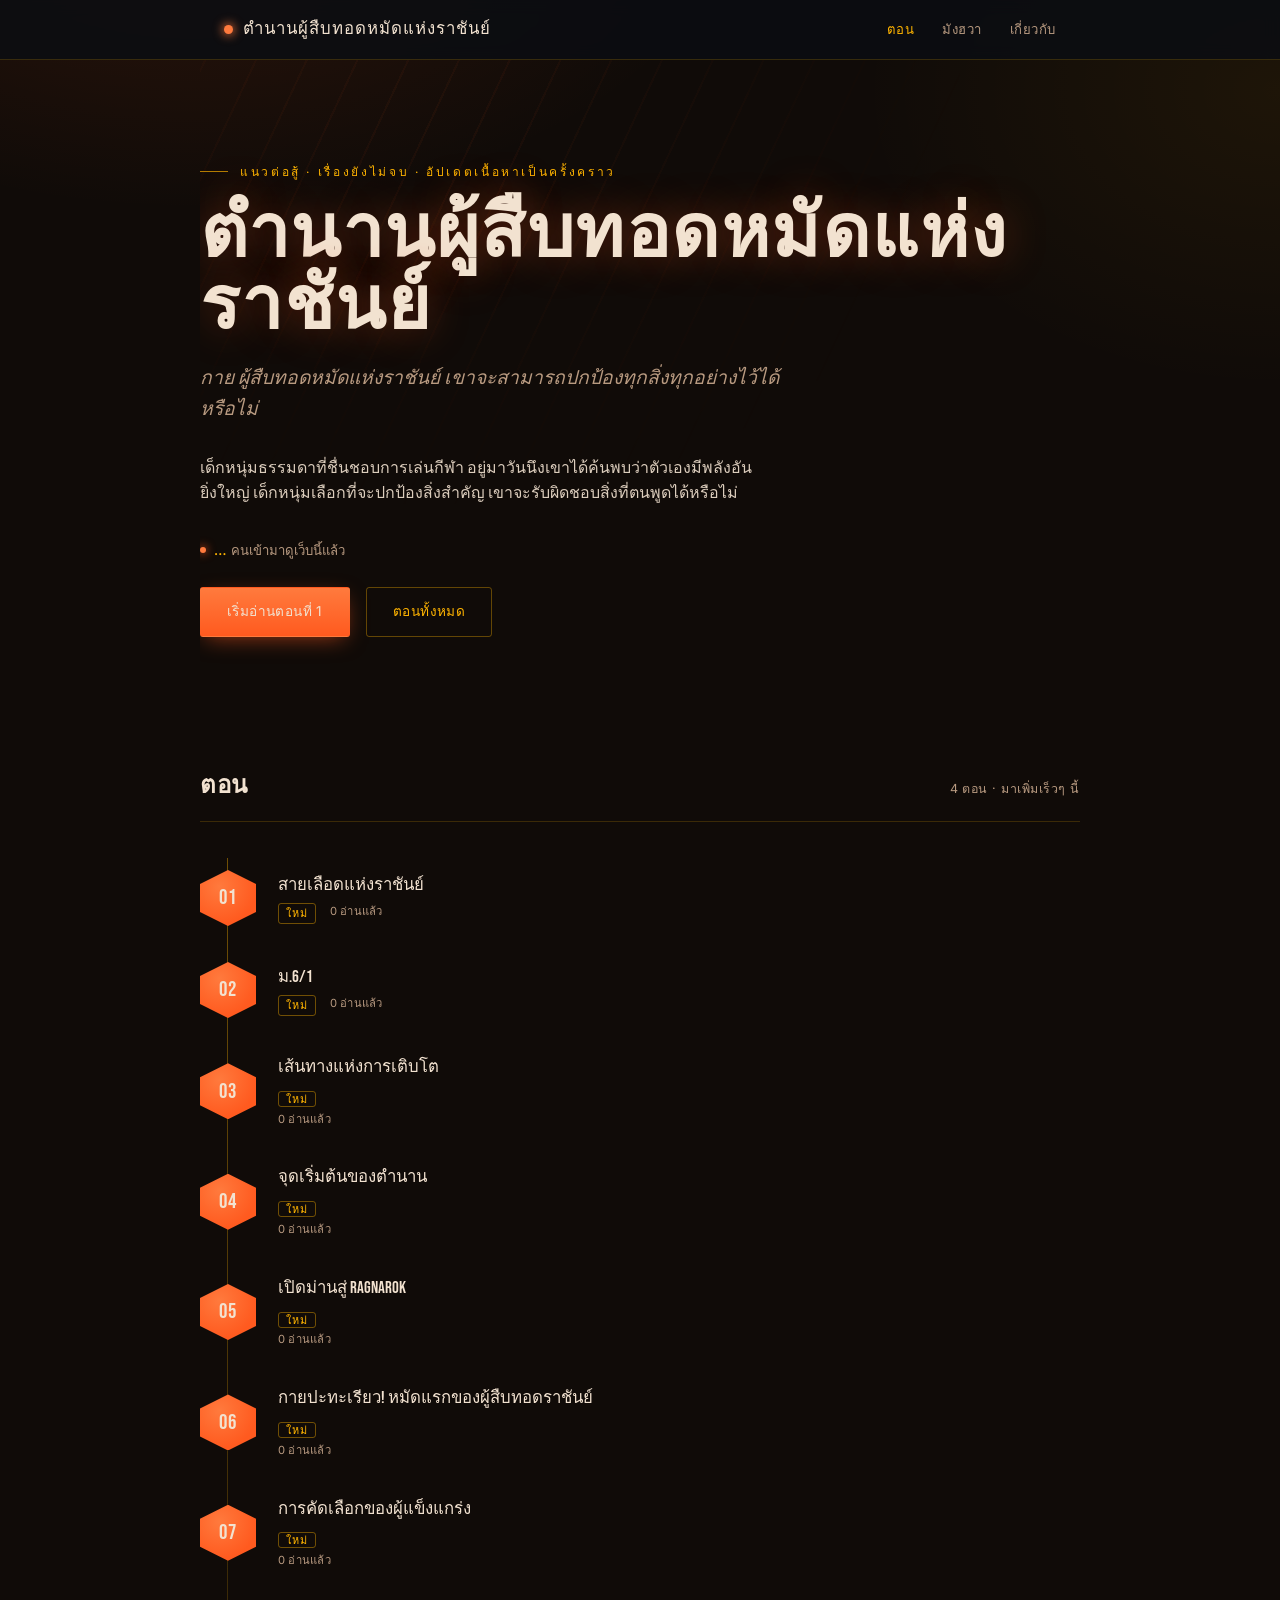
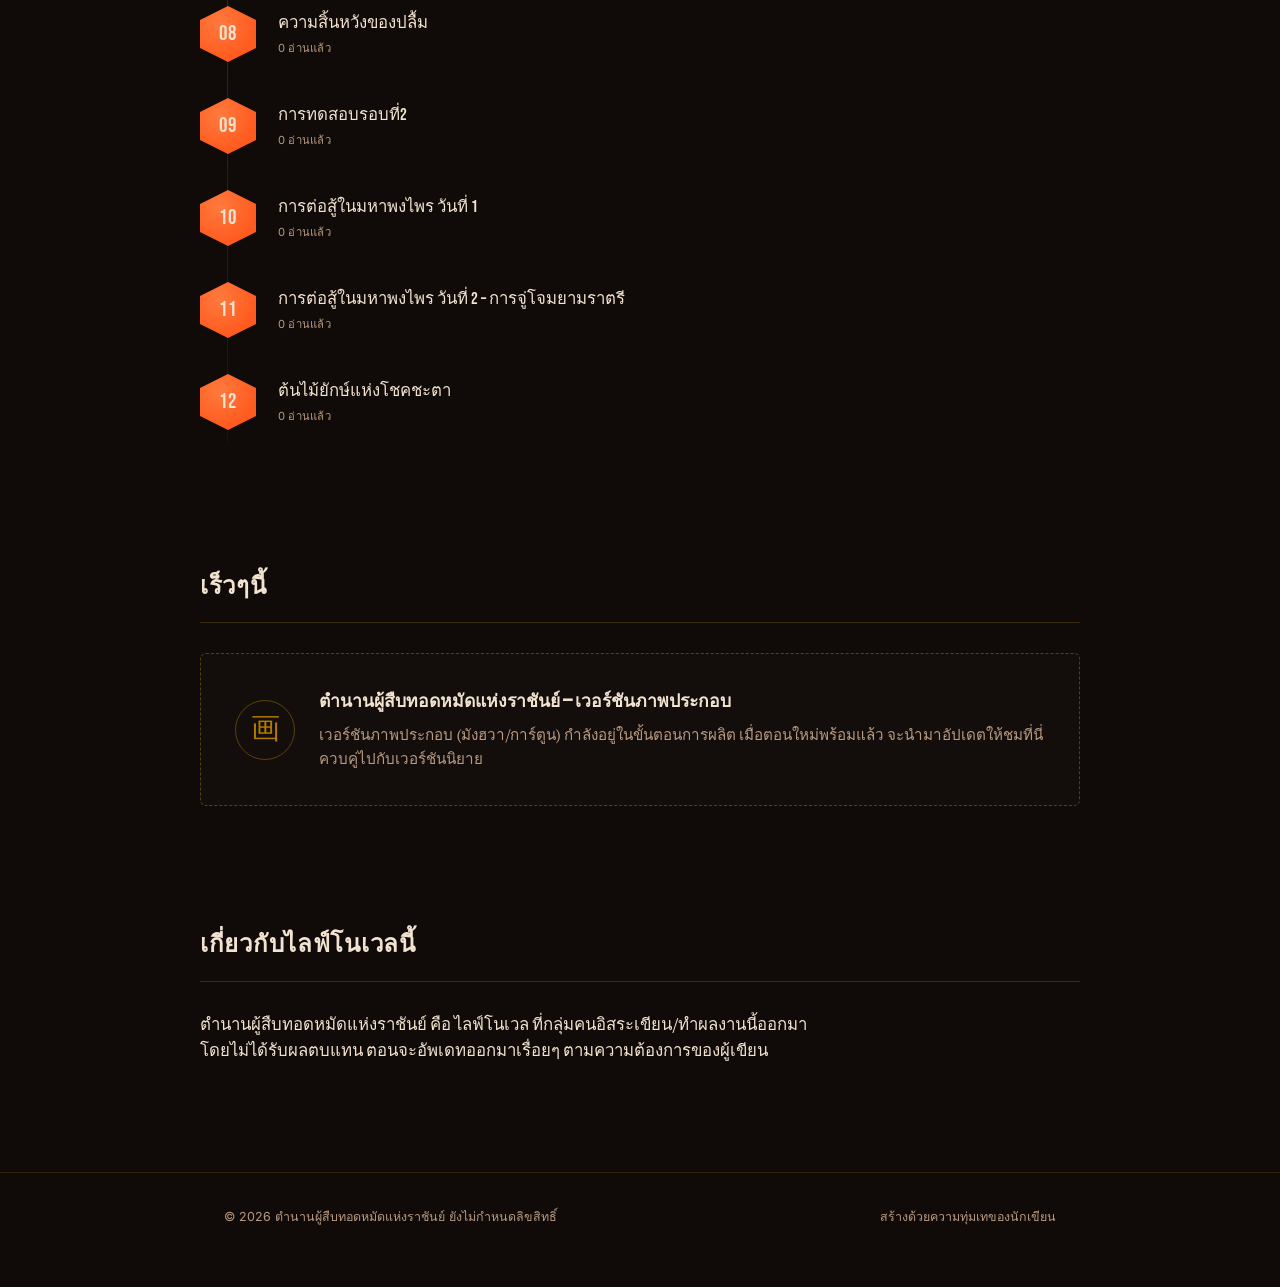
==== commit 0802329a: "add" ====
--- a/index.html
+++ b/index.html
@@ -170,7 +170,7 @@
       <a class="toc-item" href="chapters/chapter-12.html">
         <span class="toc-seal">12</span>
         <span class="toc-body">
-          <p class="toc-title">xxxx</p>
+          <p class="toc-title">ต้นไม้ยักษ์แห่งโชคชะตา</p>
           <span class="toc-meta">
             <span class="read-badge" id="reads-12">…</span>
           </span>
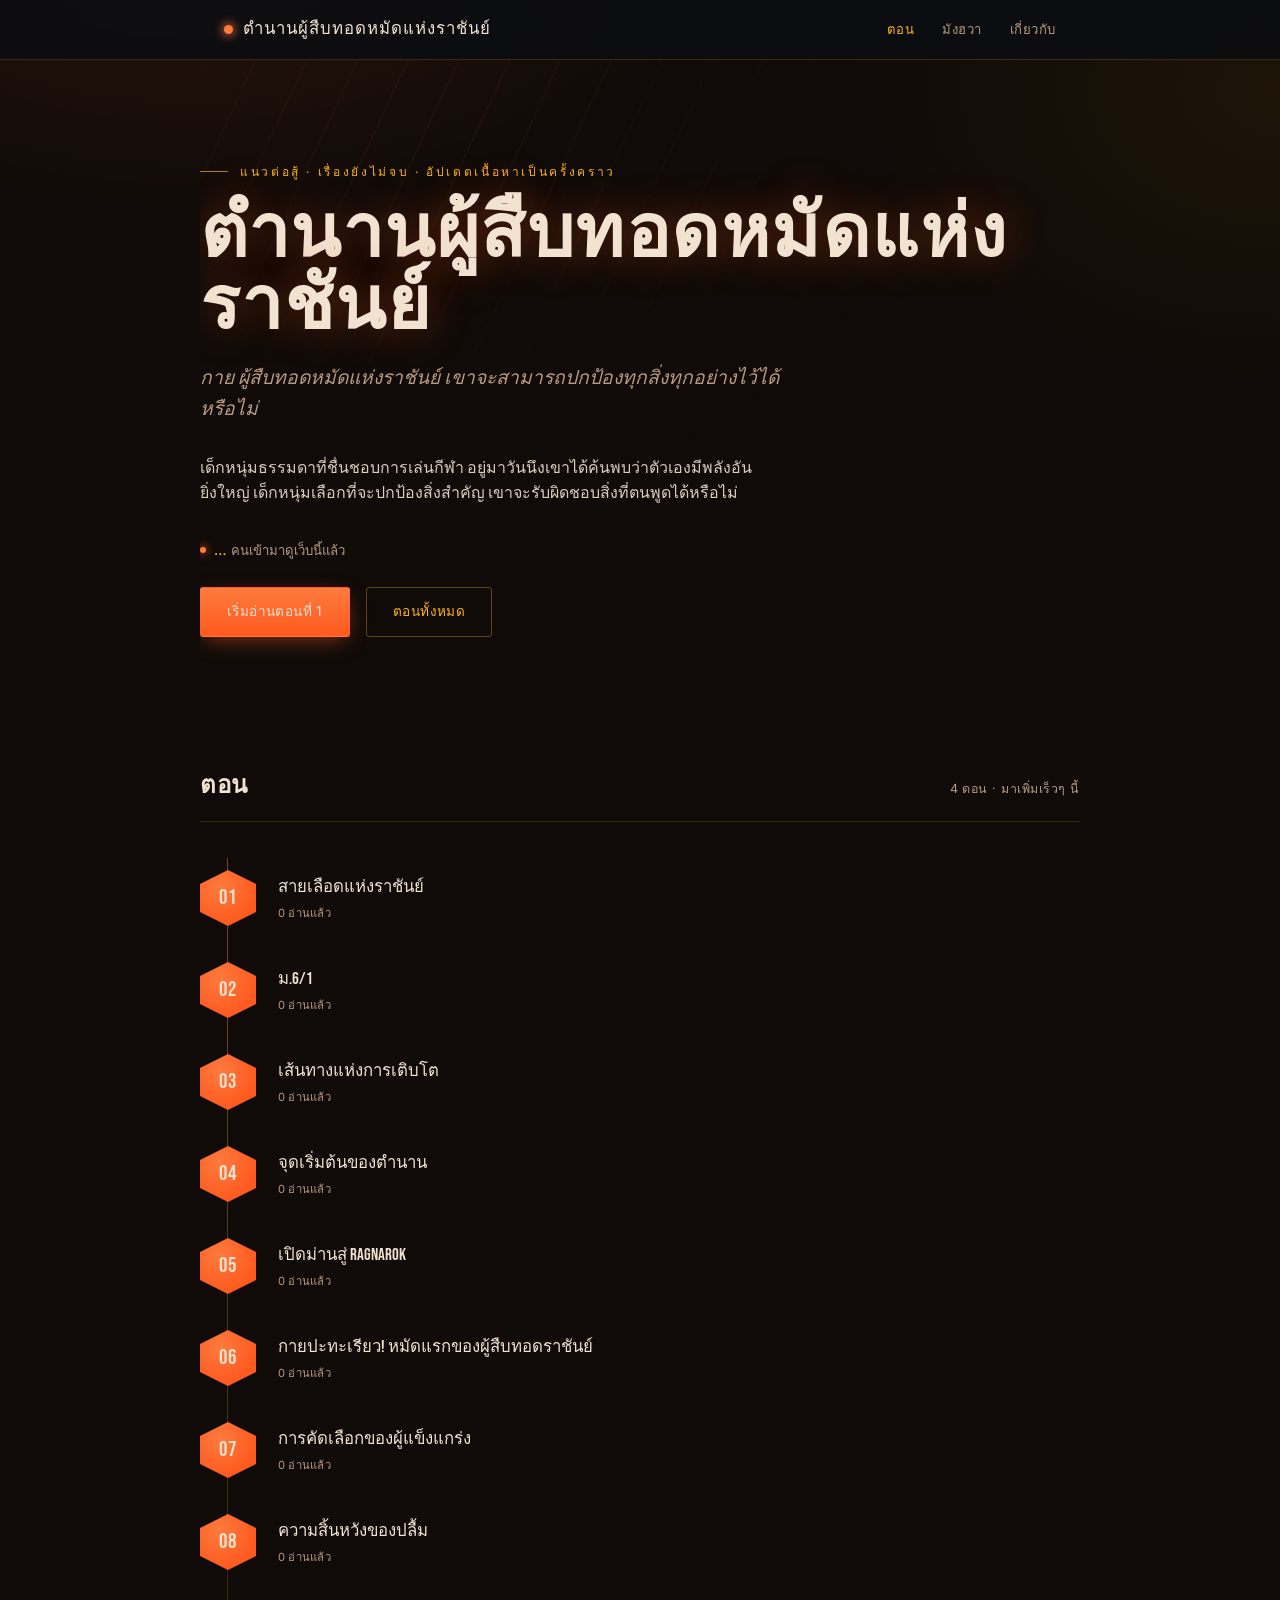
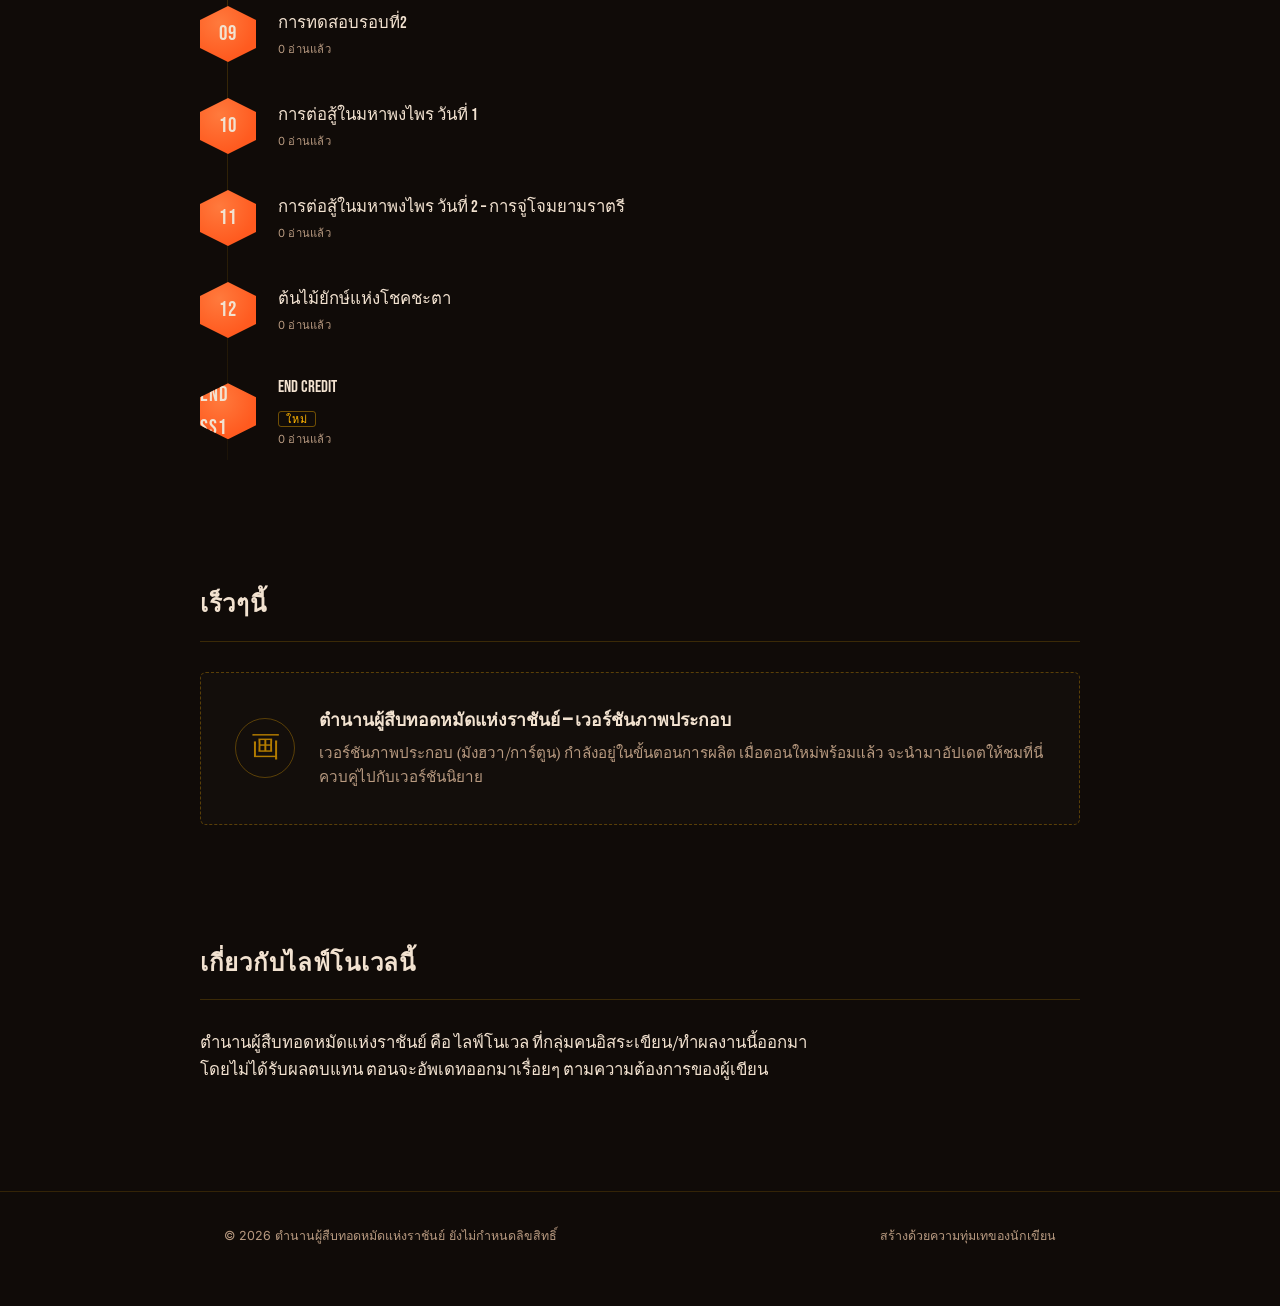
==== commit 5fb2f265: "add" ====
--- a/index.html
+++ b/index.html
@@ -54,7 +54,6 @@
         <span class="toc-body">
           <p class="toc-title">สายเลือดแห่งราชันย์</p>
           <span class="toc-meta">
-            <span class="tag-new">ใหม่</span>
             <span class="read-badge" id="reads-01">…</span>
           </span>
         </span>
@@ -65,7 +64,6 @@
         <span class="toc-body">
           <p class="toc-title">ม.6/1</p>
           <span class="toc-meta">
-            <span class="tag-new">ใหม่</span>
             <span class="read-badge" id="reads-02">…</span>
           </span>
         </span>
@@ -75,7 +73,6 @@
         <span class="toc-seal">03</span>
         <span class="toc-body">
           <p class="toc-title">เส้นทางแห่งการเติบโต</p>
-          <span class="tag-new">ใหม่</span>
           <span class="toc-meta">
             <span class="read-badge" id="reads-03">…</span>
           </span>
@@ -86,7 +83,6 @@
         <span class="toc-seal">04</span>
         <span class="toc-body">
           <p class="toc-title">จุดเริ่มต้นของตำนาน</p>
-          <span class="tag-new">ใหม่</span>
           <span class="toc-meta">
             <span class="read-badge" id="reads-04">…</span>
           </span>
@@ -97,7 +93,6 @@
         <span class="toc-seal">05</span>
         <span class="toc-body">
           <p class="toc-title">เปิดม่านสู่ Ragnarok</p>
-                    <span class="tag-new">ใหม่</span>
           <span class="toc-meta">
             <span class="read-badge" id="reads-05">…</span>
           </span>
@@ -108,7 +103,6 @@
         <span class="toc-seal">06</span>
         <span class="toc-body">
           <p class="toc-title">กายปะทะเรียว! หมัดแรกของผู้สืบทอดราชันย์</p>
-          <span class="tag-new">ใหม่</span>
           <span class="toc-meta">
             <span class="read-badge" id="reads-06">…</span>
           </span>
@@ -119,7 +113,6 @@
         <span class="toc-seal">07</span>
         <span class="toc-body">
           <p class="toc-title">การคัดเลือกของผู้แข็งแกร่ง</p>
-          <span class="tag-new">ใหม่</span>
           <span class="toc-meta">
             <span class="read-badge" id="reads-07">…</span>
           </span>
@@ -177,6 +170,18 @@
         </span>
         <span class="toc-arrow">อ่าน →</span>
       </a>
+            <a class="toc-item" href="chapters/chapter-13.html">
+        <span class="toc-seal">End SS1</span>
+        <span class="toc-body">
+          <p class="toc-title">End Credit</p>
+                      <span class="tag-new">ใหม่</span>
+          <span class="toc-meta">
+            <span class="read-badge" id="reads-13">…</span>
+          </span>
+        </span>
+        <span class="toc-arrow">อ่าน →</span>
+      </a>
+
     </div>
   </section>
 
@@ -222,7 +227,7 @@
 
   // Show how many times each chapter has been opened (without adding to the count —
   // the count only goes up when someone actually opens that chapter's page).
-  ['01', '02', '03', '04', '05', '06', '07', '08', '09', '10', '11', '12'].forEach(function (num) {
+  ['01', '02', '03', '04', '05', '06', '07', '08', '09', '10', '11', '12', '13'].forEach(function (num) {
     siteCounter.get('chapter-' + num).then(function (value) {
       var el = document.getElementById('reads-' + num);
       if (el) el.textContent = (value || 0).toLocaleString() + ' อ่านแล้ว';
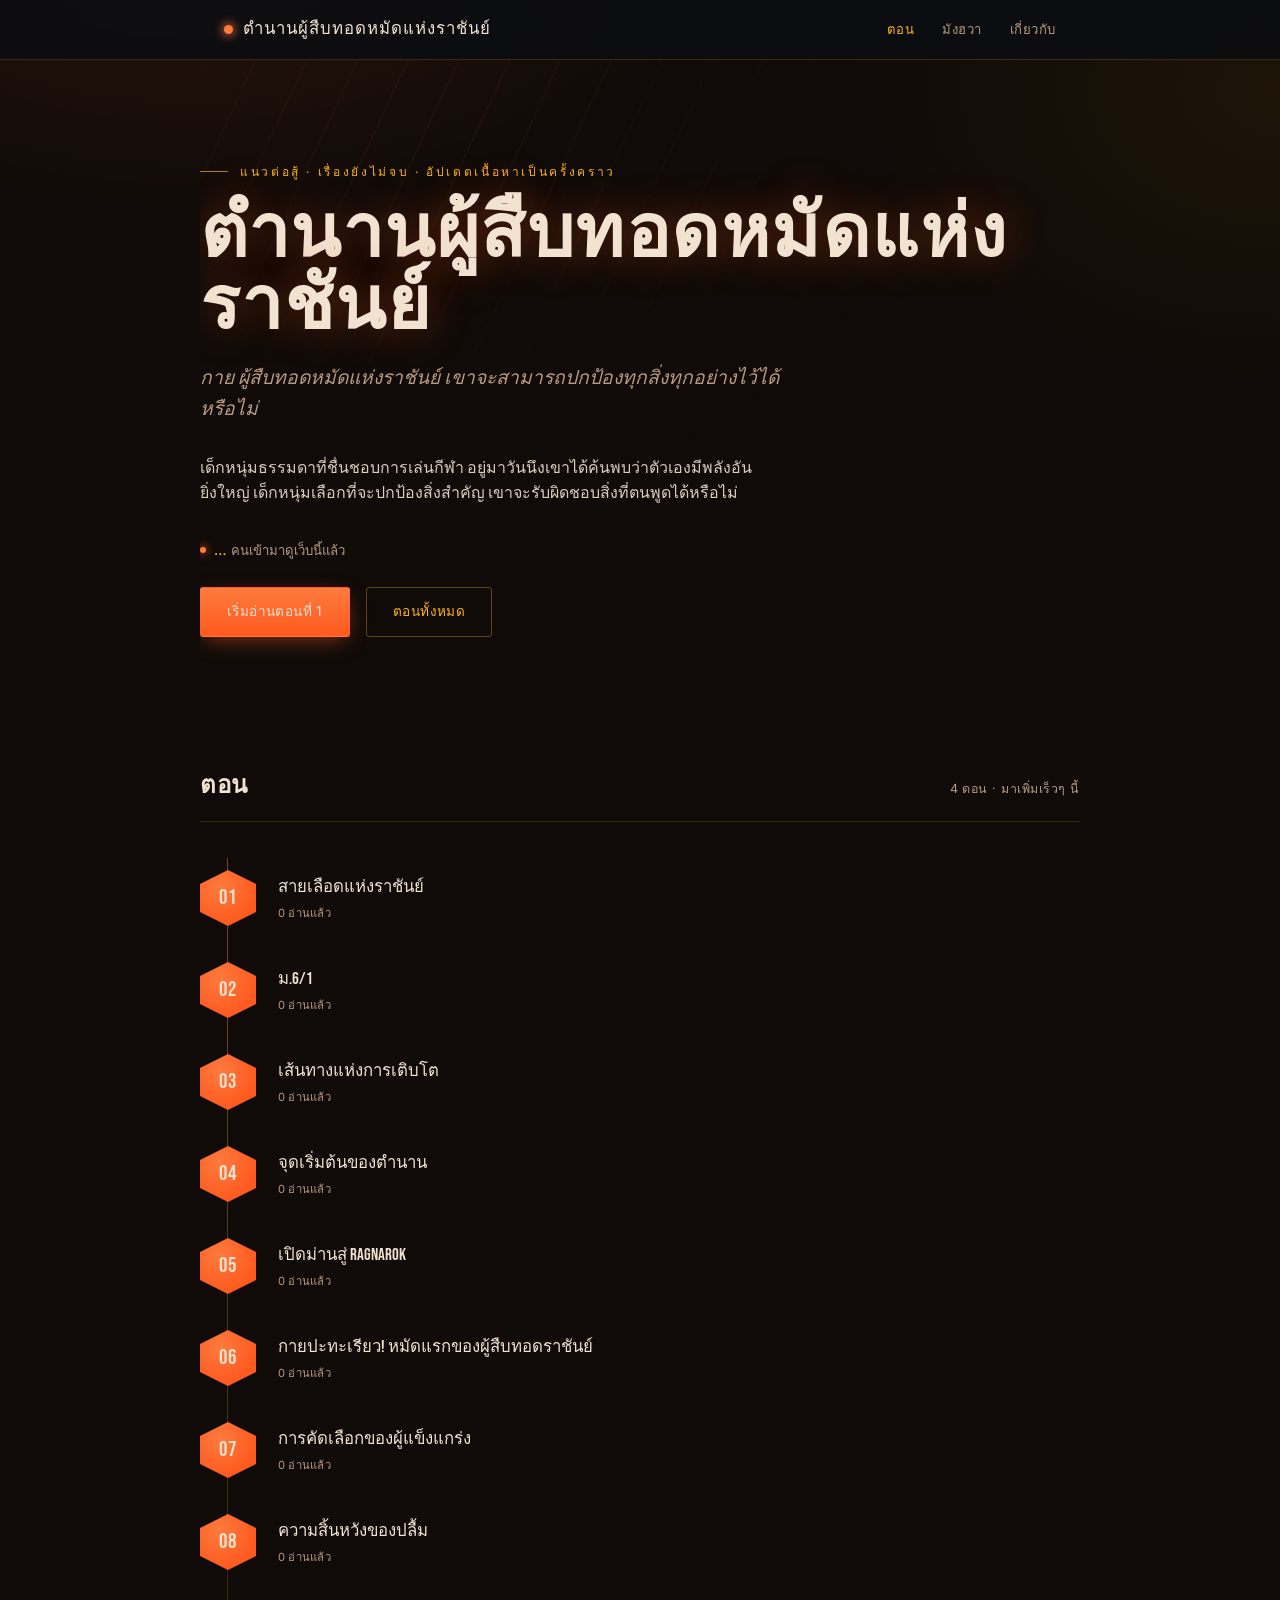
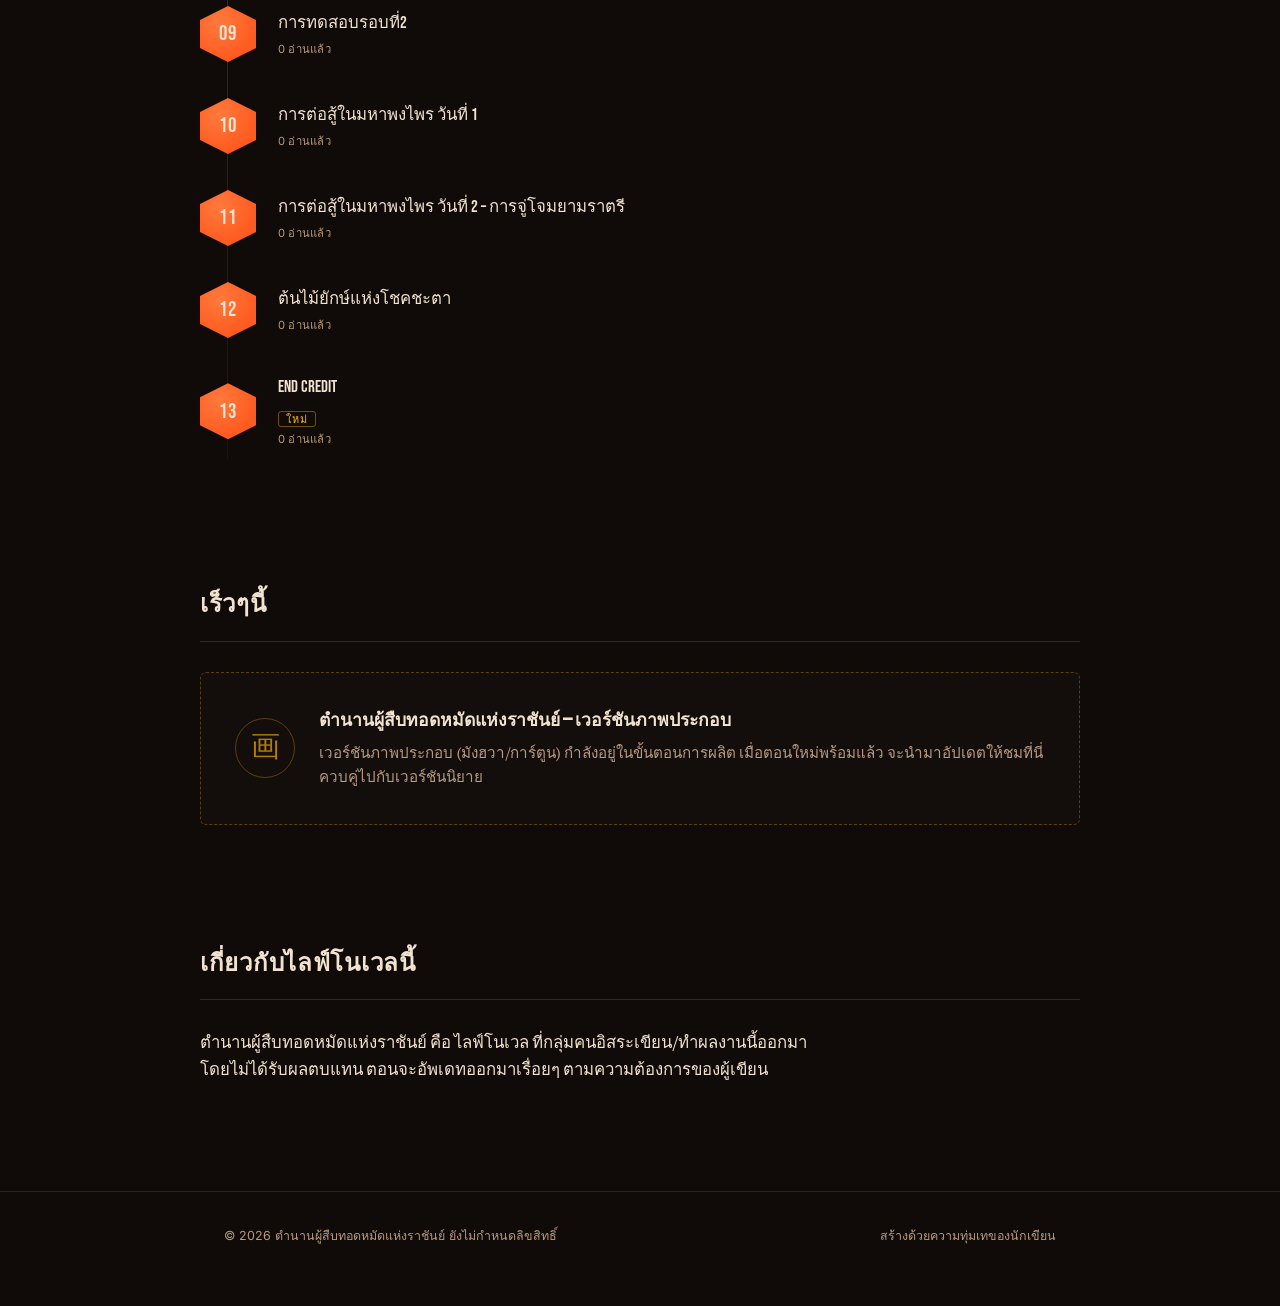
==== commit cadcedf7: "fix" ====
--- a/index.html
+++ b/index.html
@@ -171,7 +171,7 @@
         <span class="toc-arrow">อ่าน →</span>
       </a>
             <a class="toc-item" href="chapters/chapter-13.html">
-        <span class="toc-seal">End SS1</span>
+        <span class="toc-seal">13</span>
         <span class="toc-body">
           <p class="toc-title">End Credit</p>
                       <span class="tag-new">ใหม่</span>
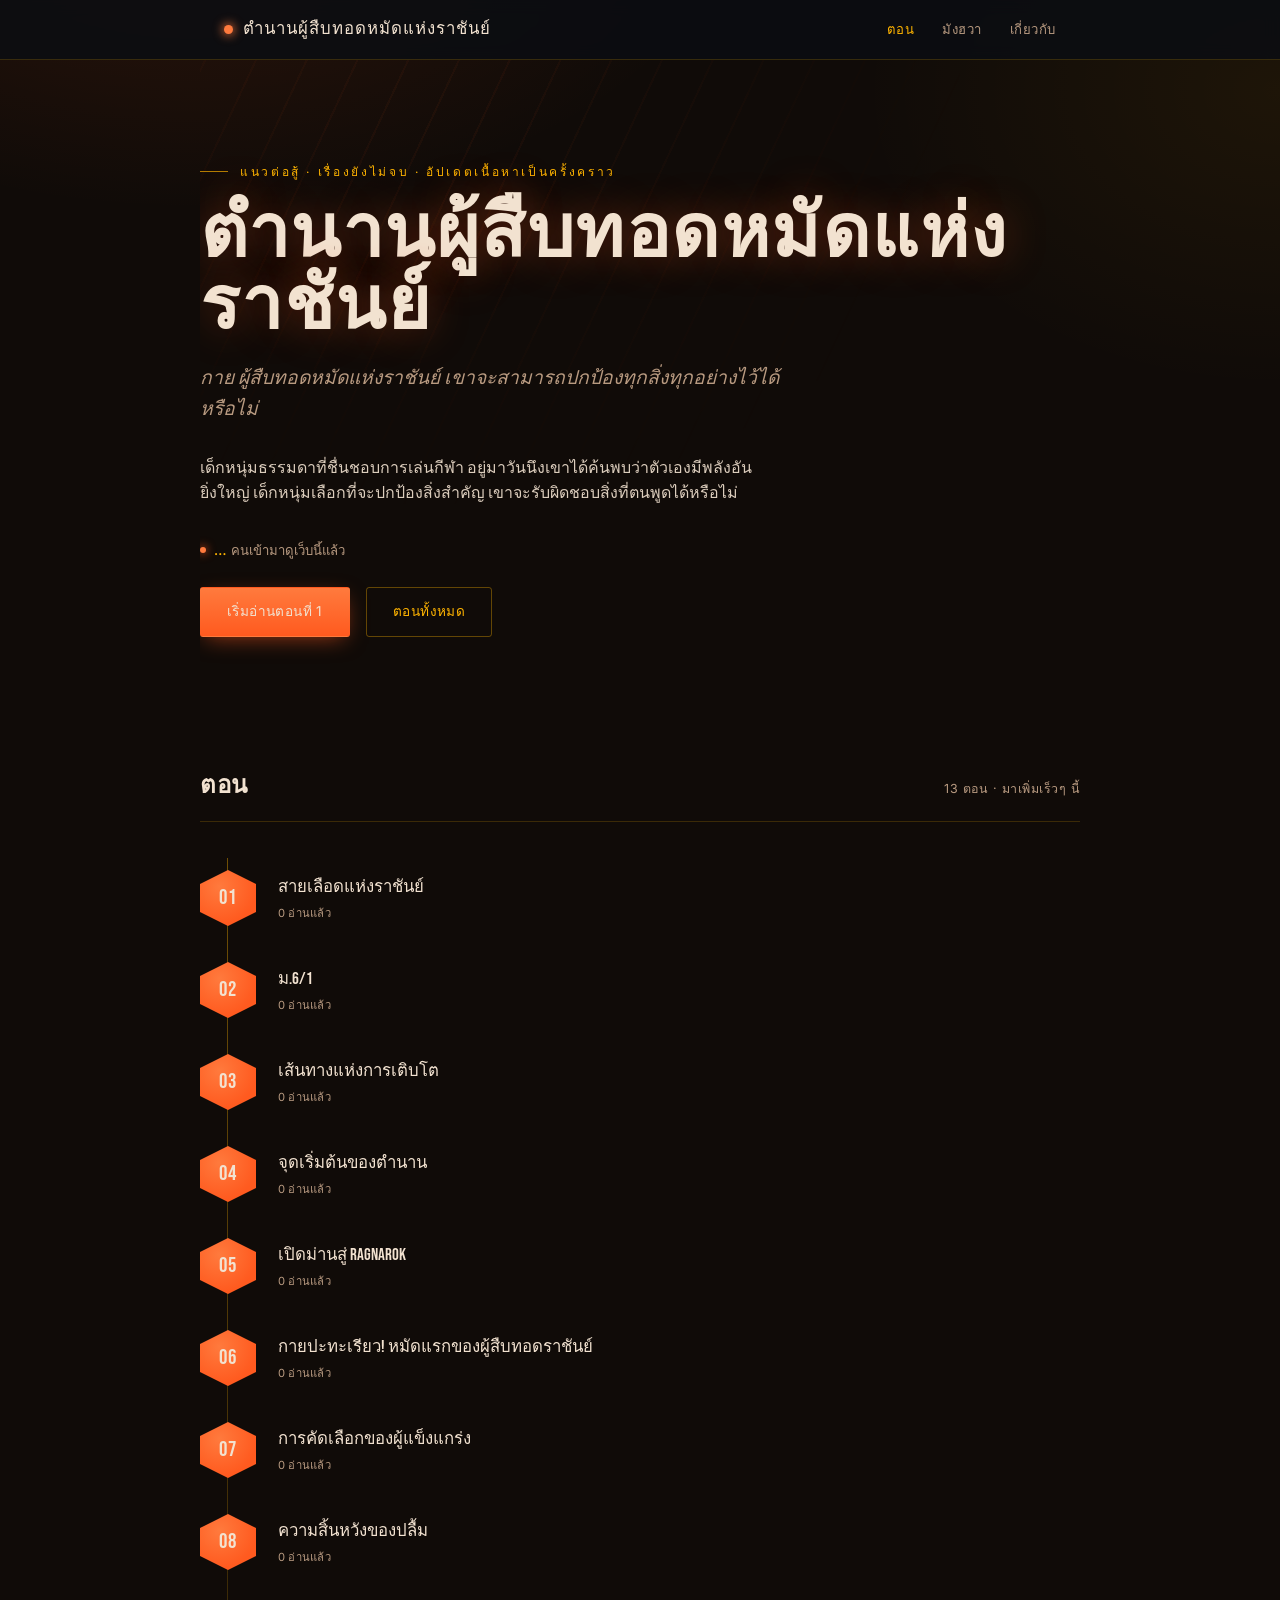
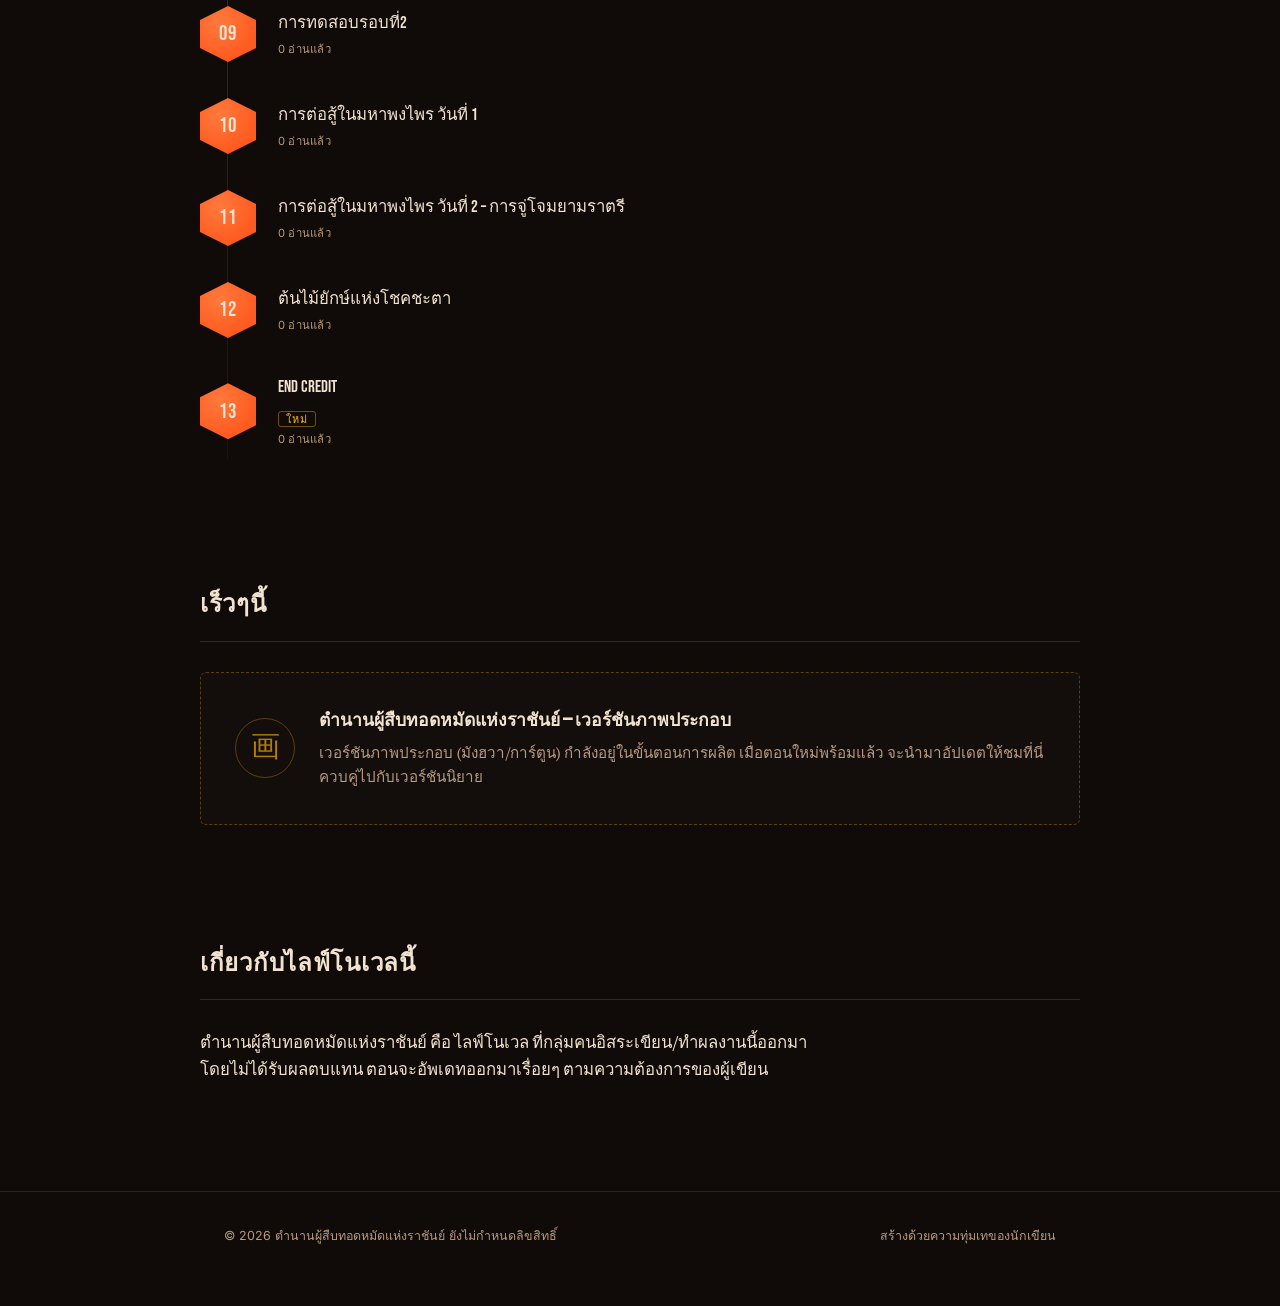
==== commit dead0550: "add" ====
--- a/index.html
+++ b/index.html
@@ -45,7 +45,7 @@
   <section class="section container" id="chapters">
     <div class="section-head">
       <h2>ตอน</h2>
-      <span class="count">4 ตอน · มาเพิ่มเร็วๆ นี้</span>
+      <span class="count">13 ตอน · มาเพิ่มเร็วๆ นี้</span>
     </div>
 
     <div class="toc">
